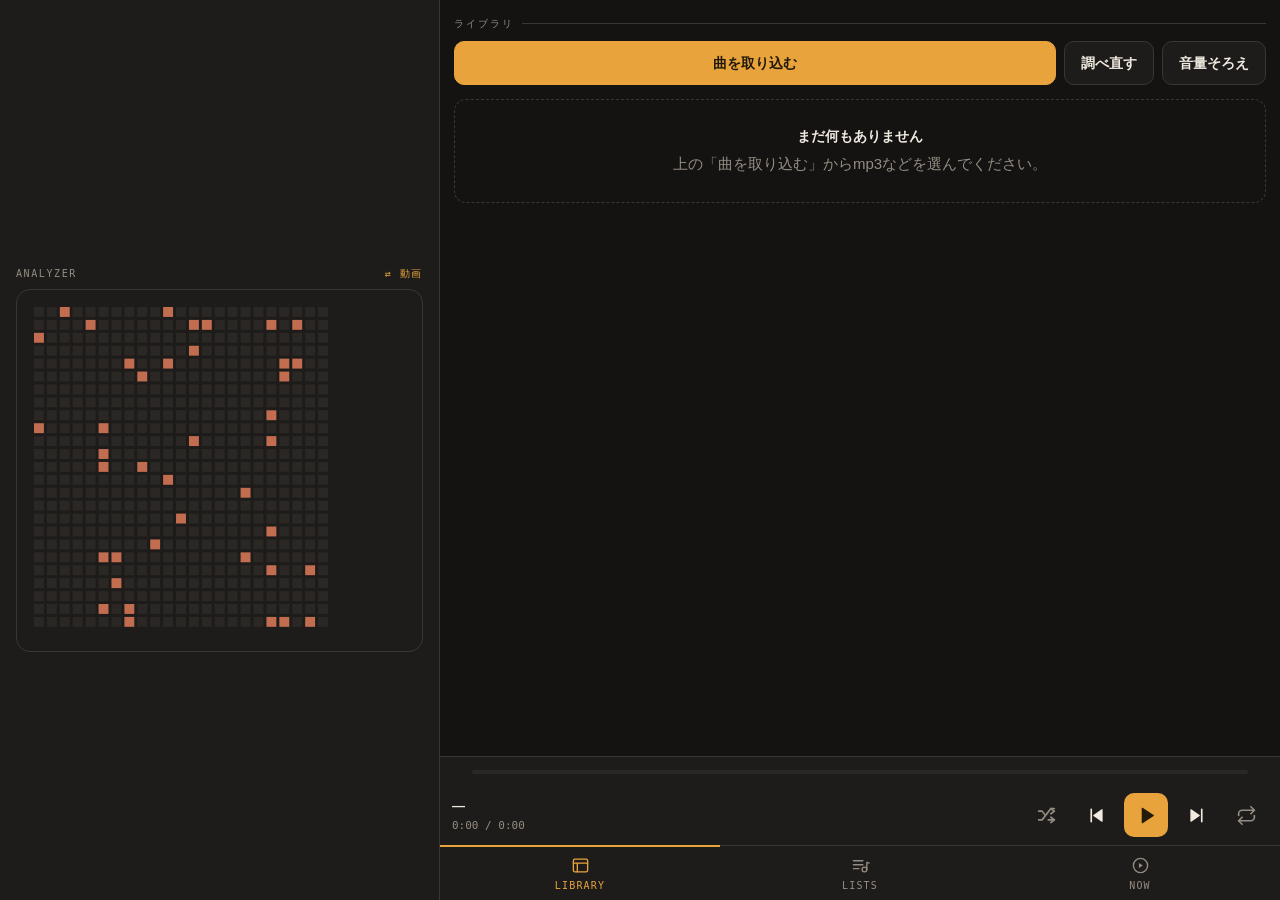
==== VDEK-main/index.html @ 8616dce0 "feat(vdeck): アナライザーのリマちゃんディスコ/ステージ演出を削除しリマインダー表示モードを追加" ====
<!DOCTYPE html>
<html lang="ja">
<head>
<meta charset="utf-8">
<meta name="viewport" content="width=device-width, initial-scale=1, viewport-fit=cover, maximum-scale=1">
<meta name="apple-mobile-web-app-capable" content="yes">
<meta name="apple-mobile-web-app-status-bar-style" content="black-translucent">
<meta name="theme-color" content="#141312">
<title>VDECK</title>
<style>
:root{
  --ink:#141312;
  --ink2:#1e1c1a;
  --ink3:#2a2724;
  --line:#3a3633;
  --fg:#efe9e0;
  --dim:#948c82;
  --amber:#e8a33d;
  --amber-d:#8a5f1d;
  --cut:#d9584a;
  --claude-orange:#da7756;
  --mono:ui-monospace,"SF Mono",Menlo,monospace;
  --sys:-apple-system,BlinkMacSystemFont,"Hiragino Sans","Noto Sans JP",sans-serif;
  --top:env(safe-area-inset-top);
  --bot:env(safe-area-inset-bottom);
}
*{box-sizing:border-box;-webkit-tap-highlight-color:transparent}
html,body{margin:0;height:100%;overscroll-behavior:none}
body{
  background:var(--ink);color:var(--fg);font-family:var(--sys);
  font-size:15px;line-height:1.5;
  display:flex;flex-direction:column;
  -webkit-text-size-adjust:100%;
}
#sideAnalyzer{display:none}
#mainCol{display:flex;flex-direction:column;flex:1;min-height:0;width:100%}
.analyzerWrap{display:none}
.analyzerWrap.on{display:block}
.videoStage{display:none}
.videoStage.on{display:block}

/* ---- 横画面：左に偽アナライザーを固定、右にいつも通りの画面を並べる ---- */
@media (orientation:landscape){
  body{flex-direction:row}
  #sideAnalyzer{
    display:flex;flex-direction:column;justify-content:center;
    width:42%;max-width:440px;flex:none;padding:16px;
    background:var(--ink2);border-right:1px solid var(--line);
  }
  #mainCol{flex:1;min-width:0}
  #pane-now .anToggle,#pane-now .analyzerWrap,#pane-now .videoStage{display:none!important}
}
button,input,select{font:inherit;color:inherit}
button{background:none;border:0;padding:0;cursor:pointer}

header{
  display:none;
}
header h1{
  margin:0;font-family:var(--mono);font-size:15px;letter-spacing:.22em;
  font-weight:600;color:var(--amber);cursor:pointer;
  padding:2px 4px;margin:-2px -4px;border-radius:6px;
}
header h1:active{background:var(--ink3)}
header .sub{font-family:var(--mono);font-size:10px;color:var(--dim);letter-spacing:.1em}
header .quota{margin-left:auto;font-family:var(--mono);font-size:10px;color:var(--dim)}

main{flex:1;overflow-y:auto;-webkit-overflow-scrolling:touch;padding-bottom:8px}
.pane{display:none;padding:14px 14px 24px}
.pane.on{display:block}

.eyebrow{
  font-family:var(--mono);font-size:10px;letter-spacing:.2em;color:var(--dim);
  text-transform:uppercase;margin:2px 0 10px;display:flex;align-items:center;gap:8px;
}
.eyebrow::after{content:"";flex:1;height:1px;background:var(--line)}

.btn{
  min-height:44px;padding:0 16px;border:1px solid var(--line);border-radius:10px;
  background:var(--ink2);display:inline-flex;align-items:center;justify-content:center;
  gap:8px;font-size:14px;font-weight:600;
}
.btn:active{background:var(--ink3)}
.btn.pri{background:var(--amber);color:#231a08;border-color:var(--amber)}
.btn.pri:active{background:#c9871f}
.btn.cut{border-color:var(--cut);color:var(--cut)}
.btn.wide{width:100%}
.btn.sm{min-height:36px;padding:0 12px;font-size:13px;font-weight:500}
.row{display:flex;gap:8px;flex-wrap:wrap}

.card{
  display:flex;gap:12px;align-items:center;padding:10px;
  background:var(--ink2);border:1px solid var(--line);border-radius:12px;margin-bottom:8px;
}
.card:active{background:var(--ink3)}
.thumb{
  width:82px;height:48px;flex:none;border-radius:7px;background:var(--ink3);
  object-fit:cover;display:block;
}
.thumb.ph{display:flex;align-items:center;justify-content:center;font-family:var(--mono);font-size:9px;color:var(--dim)}
.meta{flex:1;min-width:0}
.ttl{font-size:14px;font-weight:600;white-space:nowrap;overflow:hidden;text-overflow:ellipsis}
.sub2{font-family:var(--mono);font-size:11px;color:var(--dim);margin-top:2px}
.card .more{width:38px;height:38px;flex:none;display:flex;align-items:center;justify-content:center;color:var(--dim);font-size:20px}

.empty{
  border:1px dashed var(--line);border-radius:12px;padding:26px 18px;text-align:center;color:var(--dim);
}
.empty b{display:block;color:var(--fg);font-size:14px;margin-bottom:6px}

.anToggle{
  font-family:var(--mono);font-size:10px;letter-spacing:.16em;color:var(--dim);
  margin:18px 0 8px;text-transform:uppercase;
  display:flex;align-items:center;justify-content:space-between;gap:8px;cursor:pointer;
}
.anToggle .sw{color:var(--amber)}
.analyzerWrap{
  padding:14px;border-radius:14px;
  background:var(--ink2);border:1px solid var(--line);
  overflow:hidden;
}
#analyzer{display:block;width:100%;cursor:pointer}
.videoStage{
  width:100%;border-radius:14px;overflow:hidden;background:#000;
}
.videoStage video{width:100%;display:block;cursor:pointer}

#transport{
  border-top:1px solid var(--line);background:var(--ink2);
  padding:8px 12px calc(var(--bot) + 8px);
}
#tBar{height:14px;padding:5px 20px;margin-bottom:4px;box-sizing:content-box;
  background:none;cursor:pointer}
#tBarIn{height:4px;background:var(--ink3);border-radius:2px;overflow:hidden}
#tFill{height:100%;background:var(--amber);width:0}
.tRow{display:flex;align-items:center;gap:6px}
.tRow .np{flex:1;min-width:0}
.tRow .np .ttl{font-size:13px}
.ctl{width:44px;height:44px;display:flex;align-items:center;justify-content:center;
  border-radius:10px;color:var(--dim)}
.ctl svg{width:21px;height:21px;fill:none;stroke:currentColor;stroke-width:1.9;
  stroke-linecap:round;stroke-linejoin:round}
.ctl:active{background:var(--ink3)}
.ctl.on{color:var(--amber)}
.ctl.big{background:var(--amber);color:#231a08}
.ctl.big svg{width:23px;height:23px}
.ctl#bPrev,.ctl#bNext{color:var(--fg)}

nav{
  display:flex;border-top:1px solid var(--line);background:var(--ink2);
  padding-bottom:var(--bot);
}
nav button{
  flex:1;padding:9px 0 7px;font-family:var(--mono);font-size:10px;letter-spacing:.12em;
  color:var(--dim);display:flex;flex-direction:column;align-items:center;gap:3px;
  border-top:2px solid transparent;margin-top:-1px;min-height:52px;
}
nav button svg{width:19px;height:19px;fill:none;stroke:currentColor;stroke-width:1.7;
  stroke-linecap:round;stroke-linejoin:round}
nav button.on{color:var(--amber);border-top-color:var(--amber)}

#veil{position:fixed;inset:0;background:rgba(0,0,0,.6);display:none;z-index:40}
#veil.on{display:block}
#sheet{
  position:fixed;left:0;right:0;bottom:0;z-index:41;background:var(--ink2);
  border-top:1px solid var(--line);border-radius:18px 18px 0 0;
  padding:14px 14px calc(var(--bot) + 14px);transform:translateY(110%);
  transition:transform .22s ease;max-height:88vh;overflow-y:auto;
}
#sheet.on{transform:translateY(0)}
#sheet h3{margin:2px 0 12px;font-size:15px}
#sheet .opt{
  display:block;width:100%;text-align:left;padding:13px 12px;border-radius:10px;
  background:var(--ink3);margin-bottom:7px;font-size:14px;
}
#sheet .opt.danger{color:var(--cut)}
#sheet .opt{white-space:pre-line;line-height:1.45}
input[type=text]{
  width:100%;min-height:44px;padding:0 12px;border-radius:10px;
  background:var(--ink3);border:1px solid var(--line);
}
#toast{
  position:fixed;left:50%;bottom:calc(var(--bot) + 92px);transform:translate(-50%,14px);
  background:var(--fg);color:var(--ink);padding:9px 16px;border-radius:20px;
  font-size:13px;font-weight:600;opacity:0;pointer-events:none;transition:.2s;z-index:60;
}
#toast.on{opacity:1;transform:translate(-50%,0)}
.hint{font-size:12px;color:var(--dim);line-height:1.6}
.volRow{display:flex;align-items:center;gap:10px;margin:16px 2px 4px;font-family:var(--mono);font-size:11px;color:var(--dim)}
.volRow input[type=range]{
  flex:1;height:4px;-webkit-appearance:none;appearance:none;
  background:var(--ink3);border-radius:2px;outline:none;
}
.volRow input[type=range]::-webkit-slider-thumb{
  -webkit-appearance:none;width:18px;height:18px;border-radius:50%;
  background:var(--amber);cursor:pointer;border:0;
}
.volRow input[type=range]::-moz-range-thumb{
  width:18px;height:18px;border-radius:50%;background:var(--amber);cursor:pointer;border:0;
}
.volRow .volVal{width:38px;text-align:right;color:var(--fg);flex:none}
.volRow .volLabel{flex:none}
</style>
</head>
<body>

<input type="file" id="pickBgVideo" accept="video/*" hidden>
<input type="file" id="pickRimaFace" accept="image/*" hidden>

<div id="sideAnalyzer">
  <div class="anToggle" id="anCapSide">analyzer<span class="sw" id="anSwitch2">⇄ 動画</span></div>
  <div class="analyzerWrap on" id="dotsBoxSide"><canvas id="analyzer2"></canvas></div>
  <div class="videoStage" id="videoBoxSide"><video id="bgVid2" muted loop playsinline></video></div>
</div>
<div id="mainCol">

<header>
  <h1 id="brand">VDECK</h1>
  <span class="sub">v1</span>
  <span class="quota" id="quota"></span>
</header>

<main>
  <section class="pane on" id="pane-lib">
    <div class="eyebrow">ライブラリ</div>
    <div class="row" style="margin-bottom:14px">
      <label class="btn pri" style="flex:1">
        曲を取り込む
        <input type="file" id="pick" accept="audio/*,.mp3,.m4a,.wav,.aac,.flac" multiple hidden>
      </label>
      <button class="btn" id="fixAll">調べ直す</button>
      <button class="btn" id="normAll">音量そろえ</button>
    </div>
    <div id="libList"></div>
  </section>

  <section class="pane" id="pane-pl">
    <div class="eyebrow">再生リスト</div>
    <button class="btn wide" id="newPl" style="margin-bottom:14px">＋ 新しいリストを作る</button>
    <div id="plList"></div>
  </section>

  <section class="pane" id="pane-now">
    <audio id="vid" preload="metadata"></audio>
    <div>
      <div class="anToggle" id="anCapNow">analyzer<span class="sw" id="anSwitch">⇄ 動画</span></div>
      <div class="analyzerWrap on" id="dotsBoxNow">
        <canvas id="analyzer"></canvas>
      </div>
      <div class="videoStage" id="videoBoxNow">
        <video id="bgVid" muted loop playsinline></video>
      </div>

      <div class="volRow">
        <span class="volLabel">音量</span>
        <input type="range" id="volSlider" min="0" max="100" value="100">
        <span class="volVal" id="volVal">100%</span>
      </div>
    </div>
  </section>
</main>

<div id="transport">
  <div id="tBar"><div id="tBarIn"><div id="tFill"></div></div></div>
  <div class="tRow">
    <div class="np"><div class="ttl" id="miniTitle">—</div>
      <div class="sub2" id="miniTime">0:00 / 0:00</div></div>
    <button class="ctl" id="bShuffle" aria-label="ランダム"><svg viewBox="0 0 24 24"><path d="M17 4l4 3-4 3"/><path d="M17 14l4 3-4 3"/><path d="M3 7h4l3 4"/><path d="M3 17h4l10-13h4"/><path d="M14 17h7"/></svg></button>
    <button class="ctl" id="bPrev" aria-label="前へ"><svg viewBox="0 0 24 24"><path d="M6 5v14" stroke-linecap="round"/><path d="M19 5.5v13a.7.7 0 0 1-1.1.6L8.5 12.6a.7.7 0 0 1 0-1.2l9.4-6.5a.7.7 0 0 1 1.1.6z" fill="currentColor" stroke="none"/></svg></button>
    <button class="ctl big" id="bPlay" aria-label="再生"><svg viewBox="0 0 24 24" id="icPlay"><path d="M7 4.5v15a.6.6 0 0 0 .93.5l11.5-7.5a.6.6 0 0 0 0-1L7.93 4a.6.6 0 0 0-.93.5z" fill="currentColor" stroke="none"/></svg></button>
    <button class="ctl" id="bNext" aria-label="次へ"><svg viewBox="0 0 24 24"><path d="M18 5v14" stroke-linecap="round"/><path d="M5 5.5v13a.7.7 0 0 0 1.1.6l9.4-6.5a.7.7 0 0 0 0-1.2L6.1 4.9A.7.7 0 0 0 5 5.5z" fill="currentColor" stroke="none"/></svg></button>
    <button class="ctl" id="bRepeat" aria-label="繰り返し"><svg viewBox="0 0 24 24" id="icRepeat"><path d="M17 2l4 4-4 4"/><path d="M3 12V10a4 4 0 0 1 4-4h14"/><path d="M7 22l-4-4 4-4"/><path d="M21 12v2a4 4 0 0 1-4 4H3"/></svg></button>
  </div>
</div>

<nav>
  <button class="on" data-p="lib"><svg viewBox="0 0 24 24"><rect x="3" y="4" width="18" height="16" rx="2"/><path d="M3 9h18M8 9v11"/></svg>LIBRARY</button>
  <button data-p="pl"><svg viewBox="0 0 24 24"><path d="M3 6h12M3 11h12M3 16h7"/><circle cx="17" cy="17" r="3"/><path d="M20 17V8l3 1"/></svg>LISTS</button>
  <button data-p="now"><svg viewBox="0 0 24 24"><circle cx="12" cy="12" r="9"/><path d="M10 8.8v6.4l5-3.2z" fill="currentColor" stroke="none"/></svg>NOW</button>
</nav>

</div>

<div id="veil"></div>
<div id="sheet"></div>
<div id="toast"></div>

<script>
"use strict";
const DBN="vdeck",DBV=4;let db;
function openDB(){return new Promise((res,rej)=>{const r=indexedDB.open(DBN,DBV);
 r.onupgradeneeded=e=>{const d=e.target.result;
  ["videos","clips","playlists","chunks","bgvideo","rimaface"].forEach(s=>{if(!d.objectStoreNames.contains(s))d.createObjectStore(s,{keyPath:"id"})});};
 r.onsuccess=e=>{db=e.target.result;res()};r.onerror=()=>rej(r.error);});}
function tx(s,m){return db.transaction(s,m).objectStore(s);}
function put(s,v){return new Promise((res,rej)=>{const r=tx(s,"readwrite").put(v);r.onsuccess=()=>res(v);r.onerror=()=>rej(r.error);});}
function del(s,id){return new Promise((res,rej)=>{const r=tx(s,"readwrite").delete(id);r.onsuccess=res;r.onerror=()=>rej(r.error);});}
function all(s){return new Promise((res,rej)=>{const r=tx(s,"readonly").getAll();r.onsuccess=()=>res(r.result||[]);r.onerror=()=>rej(r.error);});}
function one(s,id){return new Promise((res,rej)=>{const r=tx(s,"readonly").get(id);r.onsuccess=()=>res(r.result);r.onerror=()=>rej(r.error);});}
const uid=()=>Date.now().toString(36)+Math.random().toString(36).slice(2,7);

let VIDEOS=[],PLAYLISTS=[];
let queue=[],qi=-1,shuffle=false,repeat="off",curURL=null,curVid=null;

const $=s=>document.querySelector(s),$$=s=>[...document.querySelectorAll(s)];
const vid=$("#vid");

function fmt(t){if(!isFinite(t)||t<0)t=0;const m=Math.floor(t/60),s=Math.floor(t%60);return m+":"+String(s).padStart(2,"0");}
function fmt1(t){if(!isFinite(t)||t<0)t=0;const m=Math.floor(t/60),s=(t%60).toFixed(1).padStart(4,"0");return m+":"+s;}
function mb(b){return b>=1073741824?(b/1073741824).toFixed(1)+"GB":Math.round(b/1048576)+"MB";}
let tT;function toast(m){const e=$("#toast");e.textContent=m;e.classList.add("on");clearTimeout(tT);tT=setTimeout(()=>e.classList.remove("on"),1800);}

function sheet(title,opts){
  const s=$("#sheet");s.innerHTML="<h3>"+title+"</h3>";
  opts.forEach(o=>{
    if(o.isLabelFor){
      const l=document.createElement("label");l.className="opt";
      l.setAttribute("for",o.isLabelFor);l.textContent=o.label;
      l.onclick=()=>setTimeout(closeSheet,50);
      s.appendChild(l);return;
    }
    const b=document.createElement("button");b.className="opt"+(o.danger?" danger":"");
    b.textContent=o.label;b.onclick=()=>{closeSheet();setTimeout(o.fn,180)};s.appendChild(b);
  });
  const c=document.createElement("button");c.className="opt";c.textContent="キャンセル";c.onclick=closeSheet;s.appendChild(c);
  $("#veil").classList.add("on");requestAnimationFrame(()=>s.classList.add("on"));
}
function sheetInput(title,ph,val,fn){
  const s=$("#sheet");s.innerHTML="<h3>"+title+"</h3>";
  const i=document.createElement("input");i.type="text";i.placeholder=ph;i.value=val||"";s.appendChild(i);
  const r=document.createElement("div");r.className="row";r.style.marginTop="10px";
  const ok=document.createElement("button");ok.className="btn pri";ok.style.flex="1";ok.textContent="決定";
  ok.onclick=()=>{const v=i.value.trim();if(!v)return;closeSheet();setTimeout(()=>fn(v),180)};
  const ng=document.createElement("button");ng.className="btn";ng.textContent="やめる";ng.onclick=closeSheet;
  r.append(ok,ng);s.appendChild(r);
  $("#veil").classList.add("on");requestAnimationFrame(()=>s.classList.add("on"));
  setTimeout(()=>i.focus(),260);
}
function closeSheet(){$("#sheet").classList.remove("on");$("#veil").classList.remove("on");}
$("#veil").onclick=closeSheet;

async function relink(){
  const byId=new Set(VIDEOS.map(v=>v.id));
  let fixP=0,lostP=0;
  for(const p of PLAYLISTS){
    let changed=false;
    p.items=p.items.filter(it=>{
      const alive=byId.has(it.refId);
      if(!alive){lostP++;changed=true;return false;}
      return true;
    });
    if(changed){await put("playlists",p);fixP++;}
  }
  await reload();
  sheet("修復しました",[
    "手直しした再生リスト\n"+fixP+" 件",
    "リストから外した項目\n"+lostP+" 件",
  ].map(t=>({label:t,fn:()=>{}})));
}
function carDiag(){
  const ms=("mediaSession" in navigator);
  let handlers="不明";
  if(ms){
    try{navigator.mediaSession.setActionHandler("nexttrack",()=>next());handlers="受け付けています"}
    catch(_){handlers="受け付けられません"}
  }
  const meta=ms&&navigator.mediaSession.metadata;
  sheet("車での再生 診断",[
    "曲情報の窓口\n"+(ms?"使えます":"使えません（このブラウザは未対応）"),
    "ステアリング操作の受け口\n"+handlers,
    "ナビに送っている曲名\n"+(meta?meta.title:"未設定"),
    "ナビに送っている元曲名\n"+(meta&&meta.artist?meta.artist:"未設定"),
    "ジャケット画像\n"+(meta&&meta.artwork&&meta.artwork.length?"送っています":"なし（サムネ未設定）"),
    "再生状態\n"+((ms&&navigator.mediaSession.playbackState)||"未設定"),
    "音量\n"+Math.round(vid.volume*100)+"%"+(vid.muted?"（消音中）":""),
  ].map(t=>({label:t,fn:()=>{}})));
}

$("#brand").onclick=()=>{
  sheet("VDECK v1",[
    {label:"再読み込み",fn:()=>location.reload()},
    {label:"迷子のリストを修復する",fn:()=>relink()},
    {label:"車での再生を診断する",fn:()=>carDiag()},
    {label:"背景動画を選ぶ／変える",isLabelFor:"pickBgVideo"},
    {label:"リマちゃんの顔画像を選ぶ／変える",isLabelFor:"pickRimaFace"},
    {label:"強制更新（キャッシュを捨てて最新を取得）",fn:async()=>{
      try{
        if(window.caches){const ks=await caches.keys();await Promise.all(ks.map(k=>caches.delete(k)));}
        if(navigator.serviceWorker){
          const rs=await navigator.serviceWorker.getRegistrations();
          await Promise.all(rs.map(r=>r.unregister()));
        }
      }catch(_){}
      const u=location.origin+location.pathname+"?v="+Date.now();
      location.replace(u);
    }},
    {label:"保存状況を見る",fn:async()=>{
      let usage=0,quota=0;
      try{const e=await navigator.storage.estimate();usage=e.usage||0;quota=e.quota||0}catch(_){}
      let chunks=0;try{chunks=(await all("chunks")).length}catch(_){}
      sheet("保存状況",[
        "使用中\n"+mb(usage),
        "使える上限（目安）\n"+(quota?mb(quota):"不明"),
        "曲 / リスト\n"+VIDEOS.length+" / "+PLAYLISTS.length+" 件",
        "保存されている かけら\n"+chunks+" 個",
      ].map(t=>({label:t,fn:()=>{}})));
    }},
  ]);
};
function go(p){
  const btn=$$("nav button").find(b=>b.dataset.p===p);
  $$("nav button").forEach(x=>x.classList.toggle("on",x===btn));
  $$(".pane").forEach(s=>s.classList.remove("on"));
  const pane=$("#pane-"+p);
  if(pane){pane.classList.add("on");
    const m=$("main");
    if(m){
      m.scrollTop=0;
      m.style.overflowY=(p==="now")?"hidden":"auto";
    }}
}
$$("nav button").forEach(b=>b.addEventListener("click",()=>go(b.dataset.p)));

$("#pick").onchange=async e=>{
  const files=[...e.target.files];e.target.value="";
  if(!files.length)return;
  if(navigator.storage&&navigator.storage.persist)navigator.storage.persist().catch(()=>{});
  const ng=[];const added=[];
  for(const f of files){
    toast("保存中… "+f.name.slice(0,18));
    const id=await store(f);
    if(id)added.push(id);else ng.push([f.name,lastErr||"保存に失敗",f]);
  }
  await reload();
  if(!added.length){report(ng,0);return;}
  toast(added.length+"本 保存しました。長さを調べます…");
  for(const id of added){
    const rec=await one("videos",id);
    if(rec){try{await repair(rec,true)}catch(_){}}
  }
  await reload();
  if(ng.length)report(ng,added.length);else toast(added.length+"本 取り込みました");
};
$("#pickBgVideo").onchange=async e=>{
  const f=e.target.files[0];e.target.value="";
  if(!f)return;
  toast("背景動画を保存中…");
  const ok=await storeBgVideo(f);
  if(ok){await loadBgVideo();toast("背景動画を更新しました。アナライザーの「⇄ 動画」で切り替えられます");}
};
const CHUNK=8*1048576;
let lastErr="";
async function store(f){
  const id=uid(),type=f.type||"audio/mpeg";
  const n=Math.max(1,Math.ceil(f.size/CHUNK));
  lastErr="";
  try{
    for(let i=0;i<n;i++){
      const buf=await f.slice(i*CHUNK,Math.min(f.size,(i+1)*CHUNK)).arrayBuffer();
      await put("chunks",{id:id+":"+i,data:buf});
      if(n>4&&i%3===0)toast(f.name.slice(0,16)+" 保存中 "+Math.round((i+1)/n*100)+"%");
    }
    await put("videos",{id,name:f.name.replace(/\.[^.]+$/,""),
      type,size:f.size,chunks:n,dur:0,thumb:null,addedAt:Date.now()});
    return id;
  }catch(err){
    for(let i=0;i<n;i++){try{await del("chunks",id+":"+i)}catch(_){}}
    const nm=(err&&err.name)||String(err);
    lastErr=nm==="QuotaExceededError"?"保存領域がいっぱいです":"保存に失敗 "+nm;
    toast(lastErr);
    return null;
  }
}
let blobCache={id:null,blob:null};
const BLOB_BATCH=16;
async function blobOf(rec){
  if(!rec)return null;
  if(blobCache.id===rec.id&&blobCache.blob)return blobCache.blob;
  let b=null;
  if(rec.chunks){
    let acc=null,batch=[];
    for(let i=0;i<rec.chunks;i++){
      const c=await one("chunks",rec.id+":"+i);
      if(!c)return null;
      batch.push(c.data);
      if(batch.length>=BLOB_BATCH||i===rec.chunks-1){
        acc=acc?new Blob([acc,...batch],{type:rec.type||"audio/mpeg"})
             :new Blob(batch,{type:rec.type||"audio/mpeg"});
        batch=[];
      }
    }
    b=acc;
  }
  else if(rec.data)b=new Blob([rec.data],{type:rec.type||"audio/mpeg"});
  else b=rec.blob||null;
  blobCache={id:rec.id,blob:b};
  return b;
}
async function dropVideo(v){
  if(blobCache.id===v.id)blobCache={id:null,blob:null};
  await del("videos",v.id);
  if(v.chunks)for(let i=0;i<v.chunks;i++){try{await del("chunks",v.id+":"+i)}catch(_){}}
}
function report(ng,ok){
  sheet("取り込めなかったファイル "+ng.length+"件",
    ng.map(([n,r])=>({label:n+"\n→ "+r,fn:()=>{}})).concat([
      {label:"判定を無視して強制的に取り込む",fn:async()=>{
        let c=0;
        for(const [,,f] of ng){if(!f)continue;
          toast("強制取り込み中… "+f.name);
          if(await store(f))c++;}
        await reload();toast(c+"本 強制的に入れました");}},
      {label:"（"+ok+"本は取り込めました）",fn:()=>{}}]));
}

function seekTo(v,t){return new Promise(r=>{
  let f=false;const h=()=>{if(f)return;f=true;v.removeEventListener("seeked",h);clearTimeout(to);r()};
  const to=setTimeout(h,5000);
  v.addEventListener("seeked",h);
  try{v.currentTime=t}catch(_){h()}
});}

function trueDuration(v){return new Promise(r=>{
  let f=false;
  const fin=()=>{if(f)return;f=true;
    v.removeEventListener("seeked",sk);v.removeEventListener("durationchange",dc);clearTimeout(to);
    const d=isFinite(v.duration)&&v.duration>0?v.duration:0;
    r(d);};
  const sk=()=>fin(),dc=()=>{};
  const to=setTimeout(fin,25000);
  v.addEventListener("seeked",sk);v.addEventListener("durationchange",dc);
  try{v.currentTime=1e101}catch(_){fin()}
});}

function probe(src){
  return new Promise(res=>{
    const u=URL.createObjectURL(src),v=document.createElement("audio");
    v.muted=true;v.defaultMuted=true;v.preload="auto";
    v.style.cssText="position:fixed;left:-9999px;top:0;width:1px;height:1px;opacity:0;pointer-events:none";
    document.body.appendChild(v);
    let f=false;
    const fin=r=>{if(f)return;f=true;clearTimeout(to);
      try{v.pause()}catch(_){}
      URL.revokeObjectURL(u);v.removeAttribute("src");
      try{v.load()}catch(_){}
      v.remove();res(r);};
    const to=setTimeout(()=>fin({dur:0,err:"timeout"}),45000);
    v.onerror=()=>fin({dur:0,err:(v.error&&v.error.code===4)?"codec":"read"});
    v.onloadedmetadata=async()=>{
      try{
        try{await v.play()}catch(_){}
        let dur=await trueDuration(v);
        try{v.pause()}catch(_){}
        fin({dur});
      }catch(_){fin({dur:0,err:"read"})}
    };
    v.src=u;
  });
}

async function diagnose(rec){
  toast("調べてます…");
  let found=0,bytes=0;
  if(rec.chunks){
    for(let i=0;i<rec.chunks;i++){
      const c=await one("chunks",rec.id+":"+i);
      if(c&&c.data){found++;bytes+=c.data.byteLength;}
    }
  }else if(rec.data){found=1;bytes=rec.data.byteLength;}
  const b=await blobOf(rec);
  const hdr=b?await mp4Duration(b):0;
  const okAll=bytes===rec.size;
  sheet("診断： "+rec.name,[
    "元ファイルのサイズ\n"+rec.size.toLocaleString()+" B（"+mb(rec.size)+"）",
    "実際に入ってるデータ\n"+bytes.toLocaleString()+" B（"+mb(bytes)+"）",
    "かけらの数\n"+found+" / "+(rec.chunks||1),
    "組み直した結果\n"+(b?b.size.toLocaleString()+" B":"組み直し失敗"),
    "設計図に書いてある長さ\n"+(hdr?fmt(hdr):"読み取れず"),
    "いま表示してる長さ\n"+fmt(rec.dur||0),
    okAll?"データは欠けてません":"データが不足しています： "+mb(rec.size-bytes)+" 足りません"
  ].map(t=>({label:t,fn:()=>{}})));
}
async function repair(rec,quiet){
  const b=await blobOf(rec);
  if(!b||!b.size){if(!quiet)toast("データがありません");return;}
  if(!quiet)toast("調べ直してます… "+rec.name);
  const p=await probe(b);
  if(p.dur)rec.dur=p.dur;
  await put("videos",rec);
  if(!quiet){await reload();toast(p.dur?"長さ "+fmt(p.dur)+" に修正":"読み取れませんでした")}
}
$("#fixAll").onclick=async()=>{
  if(!VIDEOS.length)return;
  for(const v of VIDEOS.slice()){
    const b=await blobOf(v);
    if(!b||!b.size)continue;
    toast("調べ直し中… "+v.name);
    const p=await probe(b);
    if(p.dur)v.dur=p.dur;
    await put("videos",v);
  }
  await reload();toast("全部やり直しました");
};

/* ===== 音量そろえ =====
   曲によって音量差があるのを直す機能。以前どこかのセッションで
   AudioContext＋GainNodeを常時つないで補正する版を作ったことがあるが、
   その方式だと<audio>の出力をAudioContext経由に付け替えることになり、
   今回このセッションで散々苦労して撤去した「バックグラウンド再生が
   止まる」「タップで音がおかしくなる」不具合を再発させかねない。
   なのでここでは<audio>要素が標準で持ってるvolumeプロパティ
   （0〜1、下げることしかできない）だけで済ます方式にしてある。
   測定だけは一時的なAudioContextで行うが、再生経路には一切繋がない
   （測定用のcontextは使い捨てで、mainのvidには触れない） */
const TARGET_RMS=0.1;
let measureCtx=null;
function ensureMeasureCtx(){
  if(!measureCtx){
    const AC=window.AudioContext||window.webkitAudioContext;
    if(AC)measureCtx=new AC();
  }
  return measureCtx;
}
async function measureLoudness(rec){
  const ctx=ensureMeasureCtx();
  if(!ctx)return null;
  const b=await blobOf(rec);
  if(!b||b.size>300*1048576)return null;
  let buf;
  try{buf=await ctx.decodeAudioData(await b.arrayBuffer());}
  catch(_){return null;}
  const ch=buf.getChannelData(0);
  const step=Math.max(1,Math.floor(ch.length/200000));
  let sum=0,n=0;
  for(let i=0;i<ch.length;i+=step){sum+=ch[i]*ch[i];n++;}
  return Math.sqrt(sum/Math.max(1,n));
}
function volFromRms(rms){
  if(!rms||rms<=0)return 1;
  return Math.max(0.15,Math.min(1,TARGET_RMS/rms));
}
async function normalizeOne(v){
  toast("音量を測定中… "+v.name);
  const rms=await measureLoudness(v);
  if(!rms){toast("測定できませんでした");return;}
  v.vol=volFromRms(rms);
  await put("videos",v);await reload();
  toast(v.name+" の音量 ×"+v.vol.toFixed(2));
}
$("#normAll").onclick=async()=>{
  if(!VIDEOS.length)return;
  for(const v of VIDEOS.slice()){
    toast("音量を測定中… "+v.name);
    const rms=await measureLoudness(v);
    if(rms){v.vol=volFromRms(rms);await put("videos",v);}
  }
  await reload();toast("音量をそろえました");
};

function cardEl(o){
  const d=document.createElement("div");d.className="card";
  const noImg='<div class="thumb ph"><svg viewBox="0 0 24 24" width="20" height="20" fill="none" stroke="currentColor" stroke-width="1.6" stroke-linecap="round" stroke-linejoin="round"><path d="M9 18V5l12-2v13"/><circle cx="6" cy="18" r="3"/><circle cx="18" cy="16" r="3"/></svg></div>';
  d.innerHTML=(o.thumb?'<img class="thumb" src="'+o.thumb+'">':noImg)+
    '<div class="meta"><div class="ttl"></div><div class="sub2"></div></div><button class="more">...</button>';
  d.querySelector(".ttl").textContent=o.title;
  d.querySelector(".sub2").textContent=o.sub;
  d.onclick=e=>{if(e.target.closest(".more"))return;o.tap();};
  d.querySelector(".more").onclick=e=>{e.stopPropagation();o.menu()};
  return d;
}
function renderLib(){
  const w=$("#libList");w.innerHTML="";
  if(!VIDEOS.length){w.innerHTML='<div class="empty"><b>まだ何もありません</b>上の「曲を取り込む」からmp3などを選んでください。</div>';return;}
  VIDEOS.slice().sort((a,b)=>b.addedAt-a.addedAt).forEach(v=>{
    w.appendChild(cardEl({thumb:v.thumb,title:v.name,sub:fmt(v.dur)+" · "+mb(v.size)+(v.data||v.chunks?"":" · 要 再取込")+(v.vol!=null&&v.vol!==1?" · 音量×"+v.vol.toFixed(2):""),
      tap:()=>playLibraryFrom(v.id),
      menu:()=>sheet(v.name,[
        {label:"再生する",fn:()=>playLibraryFrom(v.id)},
        {label:"再生リストに追加",fn:()=>addToPlaylist({kind:"video",refId:v.id})},
        {label:"音量をそろえる（測定）",fn:()=>normalizeOne(v)},
        {label:"長さとサムネを調べ直す",fn:()=>repair(v)},
        {label:"診断する（データが揃ってるか）",fn:()=>diagnose(v)},
        {label:"名前を変える",fn:()=>sheetInput("名前を変える","タイトル",v.name,async n=>{v.name=n;await put("videos",v);await reload();})},
        {label:"削除する",danger:true,fn:async()=>{
          await dropVideo(v);
          await reload();toast("削除しました");}}
      ])}));
  });
}

function renderPl(){
  const w=$("#plList");w.innerHTML="";
  if(!PLAYLISTS.length){w.innerHTML='<div class="empty"><b>リストがありません</b>お気に入りの順番を作って、まとめて流せます。</div>';return;}
  PLAYLISTS.forEach(p=>{
    const resolved=p.items.map(resolve);
    const ok=resolved.filter(Boolean);
    const lost=p.items.length-ok.length;
    const first=ok[0];
    const th=first?(first.thumb||(VIDEOS.find(v=>v.id===first.videoId)||{}).thumb):null;
    w.appendChild(cardEl({thumb:th,title:p.name,
      sub:ok.length+"曲"+(lost?" · "+lost+"曲が行方不明":""),
      tap:()=>startPlaylist(p),
      menu:()=>sheet(p.name,[
        {label:"最初から再生",fn:()=>startPlaylist(p,false)},
        {label:"ランダムで再生",fn:()=>startPlaylist(p,true)},
        {label:"中身を編集",fn:()=>editPl(p)},
        {label:"名前を変える",fn:()=>sheetInput("名前を変える","リスト名",p.name,async n=>{p.name=n;await put("playlists",p);await reload();})},
      ].concat(lost?[{label:"行方不明の "+lost+" 曲を取り除く",fn:async()=>{
        p.items=p.items.filter(it=>resolve(it));await put("playlists",p);
        await reload();toast("整理しました");}}]:[]).concat([
        {label:"削除する",danger:true,fn:async()=>{await del("playlists",p.id);await reload();toast("削除しました")}}
      ]))}));
  });
}
function resolve(it){
  const v=VIDEOS.find(v=>v.id===it.refId);
  return v?{kind:"video",videoId:v.id,title:v.name,start:0,end:null,thumb:v.thumb}:null;
}
function editPl(p){
  const s=$("#sheet");s.innerHTML="<h3>"+p.name+" の中身</h3>";
  p.items.forEach((it,i)=>{
    const r=resolve(it);const d=document.createElement("div");d.className="row";d.style.marginBottom="6px";
    d.innerHTML='<div class="opt" style="flex:1;margin:0">'+(r?r.title:"(見つかりません)")+'</div>';
    const up=document.createElement("button");up.className="btn sm";up.textContent="上へ";
    up.onclick=async()=>{if(i>0){[p.items[i-1],p.items[i]]=[p.items[i],p.items[i-1]];await put("playlists",p);await reload();editPl(p);}};
    const dn=document.createElement("button");dn.className="btn sm";dn.textContent="下へ";
    dn.onclick=async()=>{if(i<p.items.length-1){[p.items[i+1],p.items[i]]=[p.items[i],p.items[i+1]];await put("playlists",p);await reload();editPl(p);}};
    const rm=document.createElement("button");rm.className="btn sm cut";rm.textContent="削除";
    rm.onclick=async()=>{p.items.splice(i,1);await put("playlists",p);await reload();editPl(p);};
    d.append(up,dn,rm);s.appendChild(d);
  });
  if(!p.items.length)s.insertAdjacentHTML("beforeend",'<p class="hint">まだ空っぽです。ライブラリやクリップの「...」から追加してください。</p>');
  const c=document.createElement("button");c.className="opt";c.style.marginTop="10px";c.textContent="閉じる";c.onclick=closeSheet;s.appendChild(c);
  $("#veil").classList.add("on");requestAnimationFrame(()=>s.classList.add("on"));
}
$("#newPl").onclick=()=>sheetInput("新しい再生リスト","リスト名","",async n=>{
  await put("playlists",{id:uid(),name:n,items:[],createdAt:Date.now()});await reload();toast("作りました");});

function addToPlaylist(item){
  if(!PLAYLISTS.length){sheetInput("先にリストを作ります","リスト名","",async n=>{
    await put("playlists",{id:uid(),name:n,items:[item],createdAt:Date.now()});await reload();toast("追加しました");});return;}
  sheet("どのリストに追加？",PLAYLISTS.map(p=>({label:p.name+"（"+p.items.length+"）",fn:async()=>{
    p.items.push(item);await put("playlists",p);await reload();toast(p.name+" に追加");}})).concat([
    {label:"＋ 新しいリストを作って追加",fn:()=>sheetInput("新しい再生リスト","リスト名","",async n=>{
      await put("playlists",{id:uid(),name:n,items:[item],createdAt:Date.now()});await reload();toast("追加しました");})}]));
}
function startPlaylist(p,sh){
  const q=p.items.map(resolve).filter(Boolean);
  if(!q.length){
    return toast(p.items.length
      ? "中の曲が見つかりません（元曲が消えています）"
      : "このリストは空です");
  }
  if(sh!==undefined){shuffle=sh;syncBtns();}
  playQueue(q,shuffle?Math.floor(Math.random()*q.length):0);
  toast(q.length+"曲を再生します");
}

document.addEventListener("visibilitychange",()=>{
  if(!document.hidden){
    mediaSetup();mediaState();mediaPos();
    const it=queue[qi];if(it)mediaInfo(it);
  }
});

function mediaSetup(){
  if(!("mediaSession" in navigator))return;
  const ms=navigator.mediaSession;
  const set=(k,fn)=>{try{ms.setActionHandler(k,fn)}catch(_){}};
  set("play",()=>vid.play().catch(()=>{}));
  set("pause",()=>vid.pause());
  set("stop",()=>vid.pause());
  set("nexttrack",()=>next());
  set("previoustrack",()=>prev());
  set("seekforward",e=>{const it=queue[qi];if(!it)return;
    const en=it.end||vid.duration||0;
    vid.currentTime=Math.min(en-0.1,vid.currentTime+((e&&e.seekOffset)||15));});
  set("seekbackward",e=>{const it=queue[qi];if(!it)return;
    vid.currentTime=Math.max(it.start||0,vid.currentTime-((e&&e.seekOffset)||15));});
  set("seekto",e=>{const it=queue[qi];if(!it||!e||e.seekTime==null)return;
    vid.currentTime=(it.start||0)+e.seekTime;});
}

function mediaInfo(it){
  if(!("mediaSession" in navigator)||!it)return;
  const v=VIDEOS.find(v=>v.id===it.videoId);
  const art=it.thumb||(v&&v.thumb);
  const meta={title:it.title||"VDECK",artist:v?v.name:"VDECK",album:"VDECK"};
  if(art)meta.artwork=[{src:art,sizes:"320x180",type:"image/jpeg"}];
  try{navigator.mediaSession.metadata=new MediaMetadata(meta)}catch(_){}
}
function mediaState(){
  if(!("mediaSession" in navigator))return;
  try{navigator.mediaSession.playbackState=vid.paused?"paused":"playing"}catch(_){}
}
function mediaPos(){
  if(!("mediaSession" in navigator)||!navigator.mediaSession.setPositionState)return;
  const it=queue[qi];if(!it)return;
  const s=it.start||0,en=it.end||vid.duration||0;
  const dur=Math.max(0,en-s);
  if(!isFinite(dur)||dur<=0)return;
  try{navigator.mediaSession.setPositionState({
    duration:dur,playbackRate:vid.playbackRate||1,
    position:Math.max(0,Math.min(dur,vid.currentTime-s))});}catch(_){}
}
function playQueue(q,i){queue=q;qi=i;preload={qi:null,videoId:null,url:null};shuffleBag=[];go("now");load(true);}
function playLibraryFrom(videoId){
  const q=VIDEOS.slice().sort((a,b)=>b.addedAt-a.addedAt)
    .map(v=>({kind:"video",videoId:v.id,title:v.name,start:0,end:null}));
  const i=q.findIndex(it=>it.videoId===videoId);
  playQueue(q,i>=0?i:0);
}
let skipGuard=0;
/* スマホがスリープ中（画面ロック中）だと、曲が終わってから次の曲データを
   IndexedDBから読みに行く「その場読み込み」だと間に合わないことがある。
   音が止まった瞬間にブラウザがこのページのJS実行を後回しにし始めるらしく、
   読み込みが終わる前にタイムアウトしたように固まってしまう。
   対策として、今の曲を再生し始めたタイミングで次の曲のデータを
   あらかじめ用意しておき、曲が終わった瞬間はURLを差し替えるだけで
   済むようにする（音が鳴ってる間に重い読み込みを終わらせておく） */
let preload={qi:null,videoId:null,url:null};
/* ===== ランダム再生の偏り対策 =====
   以前はMath.random()で毎回完全ランダムに選んでいた（直前の曲だけ除外）。
   これだと数学的には均等でも、体感では同じ曲が短時間に何度も当たったり
   逆に全然出てこない曲が出たりする（「トランプの山を毎回シャッフルし直す」
   方式の宿命）。なので「山（bag）を1回作って端から引いていき、山が空に
   なったらまた作り直す」方式に変更。これで全曲を1周してから次の1周に
   入るようになり、体感の偏りが減る */
let shuffleBag=[];
function refillShuffleBag(avoidIdx){
  const arr=queue.map((_,i)=>i);
  for(let i=arr.length-1;i>0;i--){
    const j=Math.floor(Math.random()*(i+1));
    [arr[i],arr[j]]=[arr[j],arr[i]];
  }
  if(arr.length>1&&arr[0]===avoidIdx){
    const swapAt=1+Math.floor(Math.random()*(arr.length-1));
    [arr[0],arr[swapAt]]=[arr[swapAt],arr[0]];
  }
  shuffleBag=arr;
}
function pickNextQi(){
  if(repeat==="one")return qi;
  if(!queue.length)return null;
  if(shuffle){
    if(queue.length<=1)return 0;
    if(!shuffleBag.length)refillShuffleBag(qi);
    return shuffleBag.shift();
  }
  if(qi<queue.length-1)return qi+1;
  if(repeat==="all")return 0;
  return null;
}
async function preloadNextTrack(){
  const nqi=preload.qi!=null?preload.qi:pickNextQi();
  if(nqi==null||nqi===qi)return;
  const it=queue[nqi];if(!it)return;
  if(preload.qi===nqi&&preload.videoId===it.videoId&&preload.url)return; // 用意済み
  try{
    const v=await one("videos",it.videoId);
    if(!v)return;
    const b=await blobOf(v);
    if(!b||!b.size)return;
    if(preload.url)URL.revokeObjectURL(preload.url);
    preload={qi:nqi,videoId:it.videoId,url:URL.createObjectURL(b)};
  }catch(_){}
}
async function load(auto){
  const it=queue[qi];if(!it)return;
  if(curVid!==it.videoId){
    let url,v;
    if(preload.qi===qi&&preload.videoId===it.videoId&&preload.url){
      // 事前に用意しておいたものを使う。IndexedDBの読み込みを待たずに
      // ほぼ即座に切り替えられる
      url=preload.url;
      v=await one("videos",it.videoId);
      preload={qi:null,videoId:null,url:null};
      if(!v){
        if(++skipGuard>=queue.length){skipGuard=0;
          return toast("このリストの曲が見つかりません");}
        return next();
      }
    }else{
      v=await one("videos",it.videoId);
      if(!v){
        if(++skipGuard>=queue.length){skipGuard=0;
          return toast("このリストの曲が見つかりません");}
        return next();
      }
      const b=await blobOf(v);
      if(!b||!b.size){
        if(++skipGuard>=queue.length){skipGuard=0;
          return toast("曲データが壊れています。取り込み直してください");}
        return next();
      }
      url=URL.createObjectURL(b);
    }
    skipGuard=0;
    if(curURL)URL.revokeObjectURL(curURL);
    curURL=url;curVid=it.videoId;vid.src=curURL;vid.load();
    vid.volume=(v.vol!=null?v.vol:1);
    syncVolUI();
  }
  $("#miniTitle").textContent=it.title;
  mediaInfo(it);
  const seek=()=>{
    vid.onloadedmetadata=null;
    try{vid.currentTime=it.start||0}catch(_){}
    if(auto)vid.play().catch(()=>toast("再生ボタンを押してください"));
  };
  if(vid.readyState>=1)seek();else vid.onloadedmetadata=seek;
  preloadNextTrack(); // 次の次に備えて、今の曲の「次」を先読みしておく
}
function next(){
  if(repeat==="one")return load(true);
  if(!queue.length)return;
  const nqi=preload.qi!=null?preload.qi:pickNextQi();
  if(nqi==null){vid.pause();return;}
  qi=nqi;
  load(true);
}
function prev(){
  const it=queue[qi];
  if(it&&vid.currentTime-(it.start||0)>3)return vid.currentTime=it.start||0;
  if(qi>0){qi--;load(true);}else if(it){vid.currentTime=it.start||0;}
}
$("#bPlay").onclick=()=>{if(!queue.length)return toast("曲を選んでください");vid.paused?vid.play().catch(()=>{}):vid.pause();};
$("#bNext").onclick=next;$("#bPrev").onclick=prev;
$("#bShuffle").onclick=()=>{shuffle=!shuffle;preload={qi:null,videoId:null,url:null};shuffleBag=[];syncBtns();toast(shuffle?"ランダム ON":"ランダム OFF")};
function setRepeat(mode){
  repeat=mode;preload={qi:null,videoId:null,url:null};syncBtns();
  toast(repeat==="off"?"繰り返し OFF":repeat==="all"?"リスト全体をリピート":"今の曲だけリピート");
}
$("#bRepeat").onclick=()=>{
  sheet("繰り返し",[
    {label:(repeat==="off"?"● ":"○ ")+"繰り返しなし",fn:()=>setRepeat("off")},
    {label:(repeat==="all"?"● ":"○ ")+"リスト全体をリピート",fn:()=>setRepeat("all")},
    {label:(repeat==="one"?"● ":"○ ")+"今の曲だけリピート",fn:()=>setRepeat("one")},
  ]);
};
const IC_PLAY='<path d="M7 4.5v15a.6.6 0 0 0 .93.5l11.5-7.5a.6.6 0 0 0 0-1L7.93 4a.6.6 0 0 0-.93.5z" fill="currentColor" stroke="none"/>';
const IC_PAUSE='<path d="M8 4.5h3v15H8zM13 4.5h3v15h-3z" fill="currentColor" stroke="none"/>';
const IC_REPEAT='<path d="M17 2l4 4-4 4"/><path d="M3 12V10a4 4 0 0 1 4-4h14"/><path d="M7 22l-4-4 4-4"/><path d="M21 12v2a4 4 0 0 1-4 4H3"/>';
const IC_REPEAT1=IC_REPEAT+'<text x="12" y="15" font-size="8.5" font-weight="700" text-anchor="middle" fill="currentColor" stroke="none" font-family="ui-monospace,monospace">1</text>';
function syncBtns(){
  $("#bShuffle").classList.toggle("on",shuffle);
  const r=$("#bRepeat");r.classList.toggle("on",repeat!=="off");
  $("#icRepeat").innerHTML=repeat==="one"?IC_REPEAT1:IC_REPEAT;
  $("#icPlay").innerHTML=vid.paused?IC_PLAY:IC_PAUSE;
  $("#bPlay").setAttribute("aria-label",vid.paused?"再生":"一時停止");
}

/* ===== 再生中の音量スライダー =====
   音量そろえ（自動測定）だけだと合わない曲があるので、再生しながら
   その場で微調整できるようにする。vid.volumeを直接いじるだけなので
   （AudioContext等は経由しない）バックグラウンド再生への影響は無い。
   ドラッグ後、少し待ってからその曲のvolとして保存し直す（曲ごとに記憶） */
const volSlider=$("#volSlider"),volVal=$("#volVal");
let volSaveTimer=null;
function syncVolUI(){
  const v=Math.round((vid.volume||0)*100);
  volSlider.value=v;
  volVal.textContent=v+"%";
}
volSlider.oninput=()=>{
  const v=Math.max(0,Math.min(100,parseInt(volSlider.value,10)||0))/100;
  vid.volume=v;
  volVal.textContent=Math.round(v*100)+"%";
  clearTimeout(volSaveTimer);
  volSaveTimer=setTimeout(saveCurrentVol,500);
};
async function saveCurrentVol(){
  if(!curVid)return;
  const rec=await one("videos",curVid);
  if(!rec)return;
  rec.vol=vid.volume;
  await put("videos",rec);
  await reload();
  toast("この曲の音量を "+Math.round(vid.volume*100)+"% で覚えました");
}

vid.onplay=vid.onpause=()=>{
  syncBtns();mediaState();mediaPos();
  if(anMode==="video"){
    if(vid.paused){$("#bgVid").pause();$("#bgVid2").pause();}
    else{$("#bgVid").play().catch(()=>{});$("#bgVid2").play().catch(()=>{});}
  }
};
vid.onended=next;
vid.onerror=()=>{const c=vid.error&&vid.error.code;
  toast(c===4?"iPhoneが再生できない形式です":c===3?"デコード失敗（形式が特殊です）":
        c===2?"データを読み出せません":"再生エラー "+c);};
vid.ontimeupdate=()=>{
  const it=queue[qi];if(!it)return;
  const s=it.start||0,e=it.end||vid.duration||0;
  if(it.end&&vid.currentTime>=it.end-0.03){next();return;}
  const p=e>s?((vid.currentTime-s)/(e-s))*100:0;
  $("#tFill").style.width=Math.max(0,Math.min(100,p))+"%";
  $("#miniTime").textContent=fmt(vid.currentTime-s)+" / "+fmt(e-s);
  if((mpTick=(mpTick+1)%8)===0)mediaPos();
};
$("#tBar").onclick=e=>{
  const it=queue[qi];if(!it)return;const r=$("#tBarIn").getBoundingClientRect();
  const s=it.start||0,en=it.end||vid.duration||0;
  const p=Math.max(0,Math.min(1,(e.clientX-r.left)/r.width));
  vid.currentTime=s+(en-s)*p;
};

const AN_ORDER=["sparks","video","reminder"];
let anMode="sparks";
let bgVideoURL=null;
function hasBgVideo(){return !!$("#bgVid").src;}
function nextAnMode(cur){
  let idx=AN_ORDER.indexOf(cur);
  for(let i=0;i<AN_ORDER.length;i++){
    idx=(idx+1)%AN_ORDER.length;
    if(AN_ORDER[idx]==="video"&&!hasBgVideo())continue;
    return AN_ORDER[idx];
  }
  return cur;
}
function applyAnMode(){
  const isVideo=anMode==="video";
  $("#dotsBoxNow").classList.toggle("on",!isVideo);
  $("#dotsBoxSide").classList.toggle("on",!isVideo);
  $("#videoBoxNow").classList.toggle("on",isVideo);
  $("#videoBoxSide").classList.toggle("on",isVideo);
  const nextLabel={sparks:"動画",video:"リマインダー",reminder:"ドット"}[anMode];
  const label="⇄ "+nextLabel;
  $("#anSwitch").textContent=label;
  $("#anSwitch2").textContent=label;
  if(isVideo){
    if(!vid.paused){$("#bgVid").play().catch(()=>{});$("#bgVid2").play().catch(()=>{});}
  }else{
    $("#bgVid").pause();$("#bgVid2").pause();
  }
  if(anMode==="reminder")loadReminders();
}
function cycleAnMode(){
  anMode=nextAnMode(anMode);
  applyAnMode();
}
$$("#anCapNow, #anCapSide").forEach(el=>{
  el.onclick=()=>cycleAnMode();
});

async function storeBgVideo(f){
  const old=await one("bgvideo","main");
  if(old&&old.chunks)for(let i=0;i<old.chunks;i++){try{await del("chunks","main:"+i)}catch(_){}}
  const type=f.type||"video/mp4";
  const n=Math.max(1,Math.ceil(f.size/CHUNK));
  try{
    for(let i=0;i<n;i++){
      const buf=await f.slice(i*CHUNK,Math.min(f.size,(i+1)*CHUNK)).arrayBuffer();
      await put("chunks",{id:"main:"+i,data:buf});
      if(n>4&&i%3===0)toast("背景動画 保存中 "+Math.round((i+1)/n*100)+"%");
    }
    await put("bgvideo",{id:"main",name:f.name,type,size:f.size,chunks:n,addedAt:Date.now()});
    return true;
  }catch(err){
    for(let i=0;i<n;i++){try{await del("chunks","main:"+i)}catch(_){}}
    toast("背景動画の保存に失敗しました");
    return false;
  }
}
async function loadBgVideo(){
  try{
    const rec=await one("bgvideo","main");
    if(!rec)return;
    const b=await blobOf(rec);
    if(!b)return;
    if(bgVideoURL)URL.revokeObjectURL(bgVideoURL);
    bgVideoURL=URL.createObjectURL(b);
    $("#bgVid").src=bgVideoURL;
    $("#bgVid2").src=bgVideoURL;
  }catch(_){}
}
$("#bgVid").addEventListener("click",togglePlay);
$("#bgVid2").addEventListener("click",togglePlay);

const RIMA_FACE_DATA="[data-uri]";
// 画像取り込みが反映されない不具合の暫定対応：貼ってもらった顔画像を
// 初期状態のデフォルト顔として埋め込んでおく（IndexedDBにカスタム画像が
// あればloadRimaFace()側でそちらに上書きされる）
let rimaFaceImg=null,rimaFaceURL=null;
const defaultFaceImg=new Image();
defaultFaceImg.src=RIMA_FACE_DATA;
rimaFaceImg=defaultFaceImg;
async function storeRimaFace(f){
  try{
    await put("rimaface",{id:"main",blob:f,type:f.type||"image/png",addedAt:Date.now()});
    return true;
  }catch(err){
    toast("画像の保存に失敗しました");
    return false;
  }
}
async function loadRimaFace(){
  try{
    const rec=await one("rimaface","main");
    if(!rec||!rec.blob)return;
    if(rimaFaceURL)URL.revokeObjectURL(rimaFaceURL);
    rimaFaceURL=URL.createObjectURL(rec.blob);
    const img=new Image();
    await new Promise((res,rej)=>{img.onload=res;img.onerror=rej;img.src=rimaFaceURL;});
    rimaFaceImg=img;
  }catch(_){}
}
$("#pickRimaFace").onchange=async e=>{
  const f=e.target.files[0];e.target.value="";
  if(!f)return;
  toast("画像を保存中…");
  const ok=await storeRimaFace(f);
  if(ok){await loadRimaFace();toast("リマちゃんの顔を更新しました");}
};

let mpTick=0;
const AN_COLS=23,AN_ROWS=25;
const AN_TOTAL=AN_COLS*AN_ROWS;
let anT=0;

const SPARK_DUR=3;
const SPARK_COUNT=40;
const GROUP_GAP=1;
const sparkGroups=[0,1,2].map(i=>({nextFire:i*GROUP_GAP,sparks:[]}));

function pickRandomIdx(n,total){
  const arr=Array.from({length:total},(_,i)=>i);
  for(let i=0;i<n;i++){
    const j=i+Math.floor(Math.random()*(total-i));
    [arr[i],arr[j]]=[arr[j],arr[i]];
  }
  return arr.slice(0,n);
}
function updateSparks(now){
  for(const g of sparkGroups){
    if(now>=g.nextFire){
      for(const idx of pickRandomIdx(SPARK_COUNT,AN_TOTAL))g.sparks.push({idx,start:g.nextFire});
      g.nextFire+=SPARK_DUR;
    }
    g.sparks=g.sparks.filter(s=>now-s.start<SPARK_DUR);
  }
}
function drawFakeAnalyzer(cv,brightness){
  if(!cv)return;
  const rect=cv.getBoundingClientRect();
  const dpr=Math.min(2,window.devicePixelRatio||1);
  const wCss=Math.max(1,Math.round(rect.width));
  if(wCss<=1)return;

  const gap=3;
  const cell=(wCss-gap*(AN_COLS+1))/AN_COLS;
  const hCss=Math.round(cell*AN_ROWS+gap*(AN_ROWS+1));

  if(cv.width!==Math.round(wCss*dpr)||cv.height!==Math.round(hCss*dpr)){
    cv.style.width=wCss+"px";cv.style.height=hCss+"px";
    cv.width=Math.round(wCss*dpr);cv.height=Math.round(hCss*dpr);
  }
  const g=cv.getContext("2d");
  g.setTransform(dpr,0,0,dpr,0,0);
  g.clearRect(0,0,wCss,hCss);

  const totalW=AN_COLS*cell+(AN_COLS+1)*gap;
  const offX=(wCss-totalW)/2;

  const cs=getComputedStyle(document.body);
  const claudeHex=cs.getPropertyValue("--claude-orange").trim()||"#da7756";
  const offHex=cs.getPropertyValue("--ink3").trim()||"#2a2724";
  const claudeRgb=hexToRgb(claudeHex),offRgb=hexToRgb(offHex);

  if(anMode==="reminder"){
    drawReminderScene(g,wCss,hCss);
  }else{
    for(let row=0;row<AN_ROWS;row++){
      for(let col=0;col<AN_COLS;col++){
        const idx=row*AN_COLS+col;
        const v=brightness[idx]||0;
        const x=offX+gap+col*(cell+gap), y=gap+row*(cell+gap);
        const rgb=lerpRgb(offRgb,claudeRgb,v);
        g.fillStyle="rgb("+rgb[0]+","+rgb[1]+","+rgb[2]+")";
        g.fillRect(x,y,cell,cell);
      }
    }
  }
}
// ===== REMINDER MODE（おじさんリマインダーアプリと同一originのlocalStorageを直読み） =====
const REM_KEY="ojisan_reminders_v1";
const REM_FONT_SYS='-apple-system,BlinkMacSystemFont,"Hiragino Sans","Noto Sans JP",sans-serif';
const REM_FONT_MONO='ui-monospace,"SF Mono",Menlo,monospace';
let _remList=[],_remReadAt=0;
function remDaysUntil(s){
  if(!s)return null;
  const d=new Date(s);if(isNaN(d))return null;d.setHours(0,0,0,0);
  const t=new Date();t.setHours(0,0,0,0);
  return Math.round((d-t)/86400000);
}
function loadReminders(){
  let list=[];
  try{list=JSON.parse(localStorage.getItem(REM_KEY)||"[]");}catch(_){}
  list=(Array.isArray(list)?list:[]).filter(r=>r&&r.title&&!r.completed);
  list.forEach(r=>{r._days=remDaysUntil(r.deadline);});
  list.sort((a,b)=>{
    const av=a._days==null?Infinity:a._days, bv=b._days==null?Infinity:b._days;
    return av-bv;
  });
  _remList=list;_remReadAt=Date.now();
}
loadReminders();
setInterval(loadReminders,30000);

function drawReminderScene(g,wCss,hCss){
  const cs=getComputedStyle(document.body);
  const ink=cs.getPropertyValue("--ink").trim()||"#141312";
  const fg=cs.getPropertyValue("--fg").trim()||"#efe9e0";
  const dim=cs.getPropertyValue("--dim").trim()||"#948c82";
  const amber=cs.getPropertyValue("--amber").trim()||"#e8a33d";
  const cut=cs.getPropertyValue("--cut").trim()||"#d9584a";
  const line=cs.getPropertyValue("--line").trim()||"#3a3633";

  g.fillStyle=ink;g.fillRect(0,0,wCss,hCss);

  const unit=Math.max(2,wCss/60);
  const padX=unit*4;
  let y=unit*7;

  g.textBaseline="alphabetic";
  g.font="700 "+Math.round(unit*3.2)+"px "+REM_FONT_MONO;
  g.fillStyle=amber;
  g.fillText("📌 リマインダー",padX,y);
  y+=unit*2;
  g.strokeStyle=line;g.lineWidth=Math.max(1,unit*0.25);
  g.beginPath();g.moveTo(padX,y);g.lineTo(wCss-padX,y);g.stroke();
  y+=unit*4.5;

  if(_remList.length===0){
    g.font=Math.round(unit*2.8)+"px "+REM_FONT_SYS;
    g.fillStyle=dim;
    g.fillText("リマインドはありません",padX,y+unit*2);
    return;
  }

  const rowH=unit*6.2;
  const maxRows=Math.max(1,Math.floor((hCss-y-unit*3)/rowH));
  const items=_remList.slice(0,maxRows);

  items.forEach(r=>{
    const d=r._days,adv=r.advance_days||3;
    let color=fg,label="―";
    if(d==null){color=dim;label="―";}
    else if(d<0){color=cut;label=Math.abs(d)+"日超過";}
    else if(d===0){color=cut;label="本日";}
    else if(d<=Math.min(adv,2)){color=cut;label=d+"日後";}
    else if(d<=7){color=amber;label=d+"日後";}
    else{color=fg;label=d+"日後";}

    g.font="600 "+Math.round(unit*2.9)+"px "+REM_FONT_SYS;
    g.fillStyle=fg;
    const maxTitleW=wCss-padX*2-unit*13;
    let title=r.title;
    while(g.measureText(title).width>maxTitleW&&title.length>1){title=title.slice(0,-1);}
    if(title!==r.title)title+="…";
    g.fillText(title,padX,y+rowH*0.62);

    g.font="700 "+Math.round(unit*2.6)+"px "+REM_FONT_MONO;
    g.fillStyle=color;
    const lw=g.measureText(label).width;
    g.fillText(label,wCss-padX-lw,y+rowH*0.62);

    y+=rowH;
  });

  if(_remList.length>items.length){
    g.font=Math.round(unit*2.2)+"px "+REM_FONT_MONO;
    g.fillStyle=dim;
    g.fillText("+"+(_remList.length-items.length)+"件",padX,y+unit*1.5);
  }
}
function hexToRgb(hex){
  hex=hex.replace("#","");
  if(hex.length===3)hex=hex.split("").map(c=>c+c).join("");
  const n=parseInt(hex,16);
  return [(n>>16)&255,(n>>8)&255,n&255];
}
function lerpRgb(a,b,t){
  return [
    Math.round(a[0]+(b[0]-a[0])*t),
    Math.round(a[1]+(b[1]-a[1])*t),
    Math.round(a[2]+(b[2]-a[2])*t),
  ];
}
(function analyzerLoop(){
  const dt=(vid.paused?0.25:1)*0.016;
  anT+=dt;
  updateSparks(anT);

  const brightness=new Float32Array(AN_TOTAL);
  for(const g of sparkGroups){
    for(const s of g.sparks){
      const elapsed=anT-s.start;
      if(elapsed<0||elapsed>SPARK_DUR)continue;
      const v=Math.pow(1-elapsed/SPARK_DUR,1.4);
      if(v>brightness[s.idx])brightness[s.idx]=v;
    }
  }
  drawFakeAnalyzer($("#analyzer"),brightness);
  drawFakeAnalyzer($("#analyzer2"),brightness);
  requestAnimationFrame(analyzerLoop);
})();

function togglePlay(){
  if(!queue.length)return toast("曲を選んでください");
  vid.paused?vid.play().catch(()=>{}):vid.pause();
}
function bindTapAndSwipe(el){
  let sx=0,sy=0,tracking=false;
  el.addEventListener("pointerdown",e=>{sx=e.clientX;sy=e.clientY;tracking=true;});
  el.addEventListener("pointerup",e=>{
    if(!tracking)return;tracking=false;
    const dx=e.clientX-sx,dy=e.clientY-sy;
    if(Math.abs(dx)>40&&Math.abs(dx)>Math.abs(dy)*1.5)cycleAnMode();
    else if(Math.abs(dx)<10&&Math.abs(dy)<10)togglePlay();
  });
  el.addEventListener("pointercancel",()=>{tracking=false;});
}
bindTapAndSwipe($("#analyzer"));
bindTapAndSwipe($("#analyzer2"));

async function reload(){
  [VIDEOS,PLAYLISTS]=await Promise.all([all("videos"),all("playlists")]);
  renderLib();renderPl();
  if(navigator.storage&&navigator.storage.estimate){
    const e=await navigator.storage.estimate();
    $("#quota").textContent=mb(e.usage||0)+" 使用中";
  }
}
openDB().then(reload).then(syncBtns).then(mediaSetup).then(loadBgVideo).then(loadRimaFace).catch(e=>{
  document.body.innerHTML='<p style="padding:40px;color:#e8a33d;font-family:sans-serif">保存領域が使えませんでした。Safariのプライベートブラウズを解除してから開き直してください。<br><br>'+e+'</p>';
});
</script>
</body>
</html>
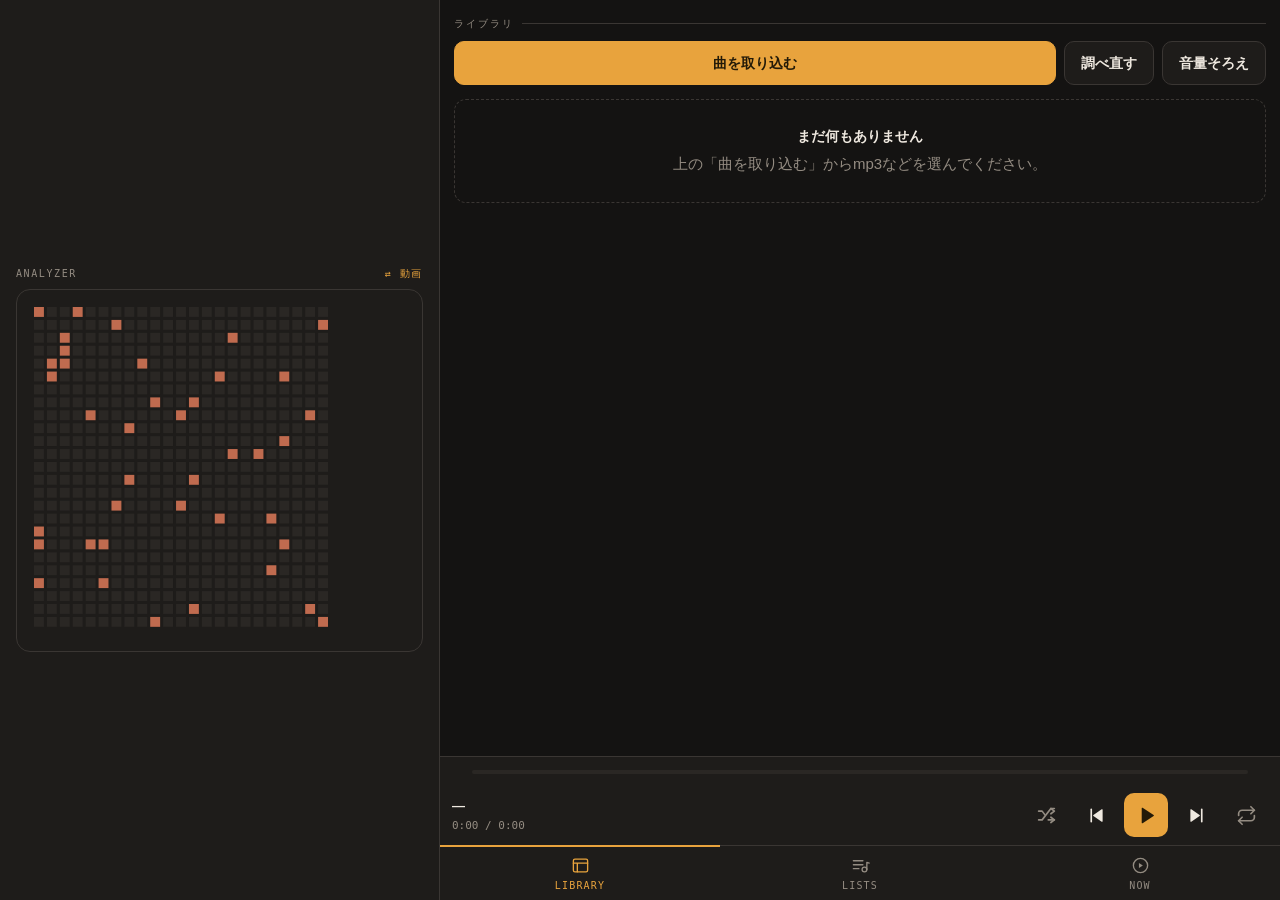
==== commit b3a8e6b7: "chore(vdeck): 使われなくなったリマちゃん顔画像選択機能を削除" ====
--- a/VDEK-main/index.html
+++ b/VDEK-main/index.html
@@ -205,7 +205,6 @@
 <body>
 
 <input type="file" id="pickBgVideo" accept="video/*" hidden>
-<input type="file" id="pickRimaFace" accept="image/*" hidden>
 
 <div id="sideAnalyzer">
   <div class="anToggle" id="anCapSide">analyzer<span class="sw" id="anSwitch2">⇄ 動画</span></div>
@@ -382,7 +381,6 @@
     {label:"迷子のリストを修復する",fn:()=>relink()},
     {label:"車での再生を診断する",fn:()=>carDiag()},
     {label:"背景動画を選ぶ／変える",isLabelFor:"pickBgVideo"},
-    {label:"リマちゃんの顔画像を選ぶ／変える",isLabelFor:"pickRimaFace"},
     {label:"強制更新（キャッシュを捨てて最新を取得）",fn:async()=>{
       try{
         if(window.caches){const ks=await caches.keys();await Promise.all(ks.map(k=>caches.delete(k)));}
@@ -1078,42 +1076,6 @@
 $("#bgVid").addEventListener("click",togglePlay);
 $("#bgVid2").addEventListener("click",togglePlay);
 
-const RIMA_FACE_DATA="[data-uri]";
-// 画像取り込みが反映されない不具合の暫定対応：貼ってもらった顔画像を
-// 初期状態のデフォルト顔として埋め込んでおく（IndexedDBにカスタム画像が
-// あればloadRimaFace()側でそちらに上書きされる）
-let rimaFaceImg=null,rimaFaceURL=null;
-const defaultFaceImg=new Image();
-defaultFaceImg.src=RIMA_FACE_DATA;
-rimaFaceImg=defaultFaceImg;
-async function storeRimaFace(f){
-  try{
-    await put("rimaface",{id:"main",blob:f,type:f.type||"image/png",addedAt:Date.now()});
-    return true;
-  }catch(err){
-    toast("画像の保存に失敗しました");
-    return false;
-  }
-}
-async function loadRimaFace(){
-  try{
-    const rec=await one("rimaface","main");
-    if(!rec||!rec.blob)return;
-    if(rimaFaceURL)URL.revokeObjectURL(rimaFaceURL);
-    rimaFaceURL=URL.createObjectURL(rec.blob);
-    const img=new Image();
-    await new Promise((res,rej)=>{img.onload=res;img.onerror=rej;img.src=rimaFaceURL;});
-    rimaFaceImg=img;
-  }catch(_){}
-}
-$("#pickRimaFace").onchange=async e=>{
-  const f=e.target.files[0];e.target.value="";
-  if(!f)return;
-  toast("画像を保存中…");
-  const ok=await storeRimaFace(f);
-  if(ok){await loadRimaFace();toast("リマちゃんの顔を更新しました");}
-};
-
 let mpTick=0;
 const AN_COLS=23,AN_ROWS=25;
 const AN_TOTAL=AN_COLS*AN_ROWS;
@@ -1333,7 +1295,7 @@
     $("#quota").textContent=mb(e.usage||0)+" 使用中";
   }
 }
-openDB().then(reload).then(syncBtns).then(mediaSetup).then(loadBgVideo).then(loadRimaFace).catch(e=>{
+openDB().then(reload).then(syncBtns).then(mediaSetup).then(loadBgVideo).catch(e=>{
   document.body.innerHTML='<p style="padding:40px;color:#e8a33d;font-family:sans-serif">保存領域が使えませんでした。Safariのプライベートブラウズを解除してから開き直してください。<br><br>'+e+'</p>';
 });
 </script>
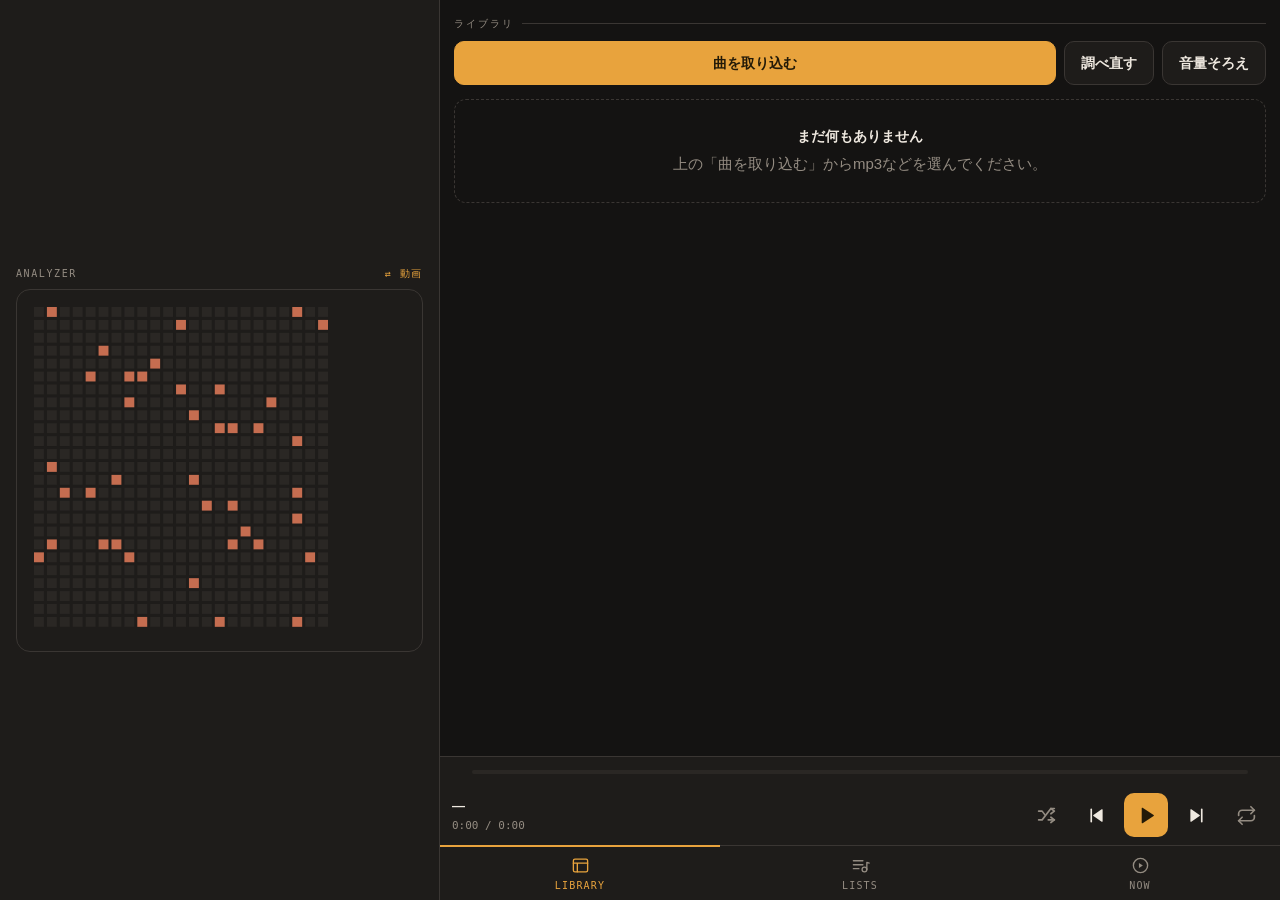
==== commit 825ecfca: "fix(vdeck): リマインダー見出しの絵文字を削除" ====
--- a/VDEK-main/index.html
+++ b/VDEK-main/index.html
@@ -1188,7 +1188,7 @@
   g.textBaseline="alphabetic";
   g.font="700 "+Math.round(unit*3.2)+"px "+REM_FONT_MONO;
   g.fillStyle=amber;
-  g.fillText("📌 リマインダー",padX,y);
+  g.fillText("リマインダー",padX,y);
   y+=unit*2;
   g.strokeStyle=line;g.lineWidth=Math.max(1,unit*0.25);
   g.beginPath();g.moveTo(padX,y);g.lineTo(wCss-padX,y);g.stroke();
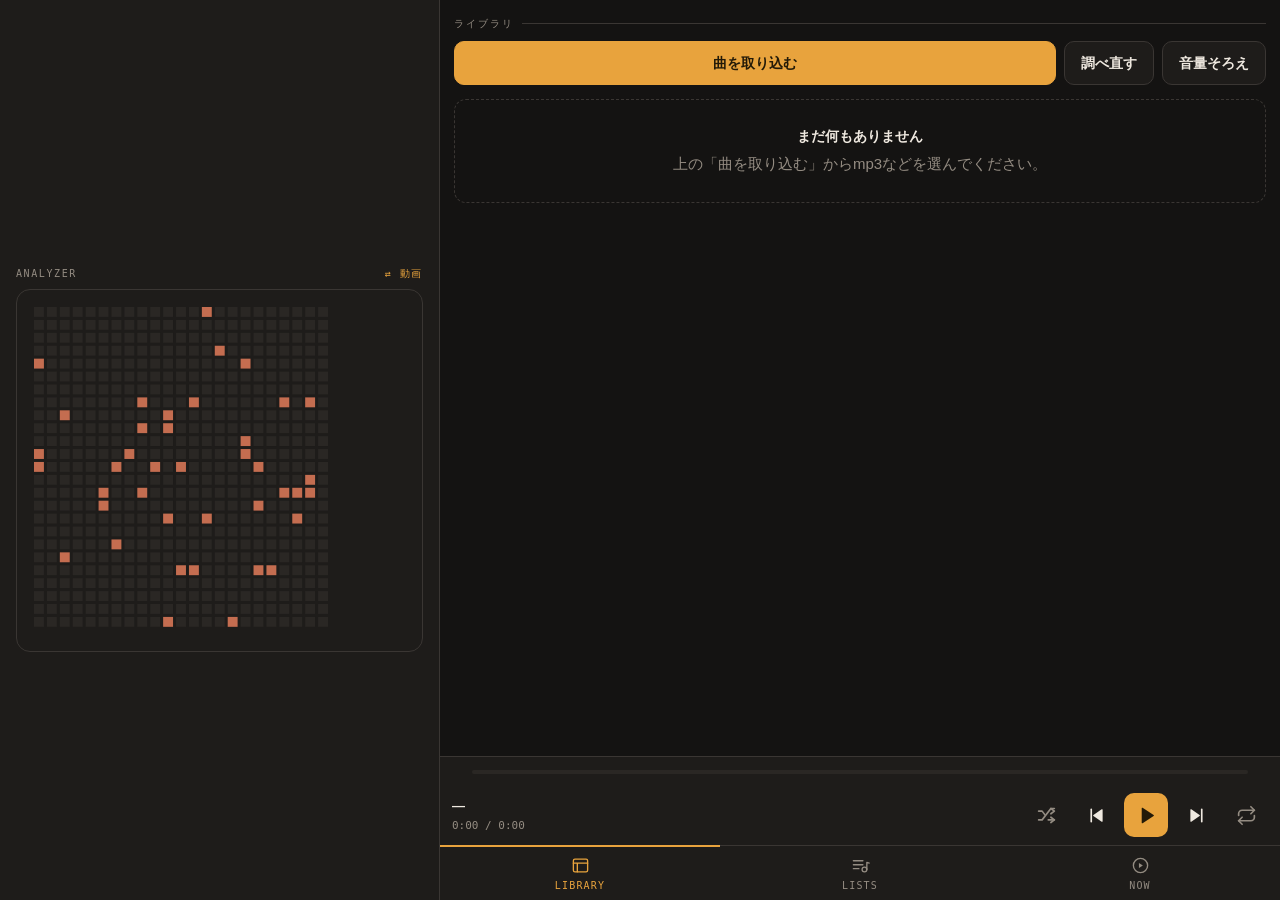
==== commit 6d1feaef: "fix(vdeck): リマインダー見出しをReminder表記に変更" ====
--- a/VDEK-main/index.html
+++ b/VDEK-main/index.html
@@ -1188,7 +1188,7 @@
   g.textBaseline="alphabetic";
   g.font="700 "+Math.round(unit*3.2)+"px "+REM_FONT_MONO;
   g.fillStyle=amber;
-  g.fillText("リマインダー",padX,y);
+  g.fillText("Reminder",padX,y);
   y+=unit*2;
   g.strokeStyle=line;g.lineWidth=Math.max(1,unit*0.25);
   g.beginPath();g.moveTo(padX,y);g.lineTo(wCss-padX,y);g.stroke();
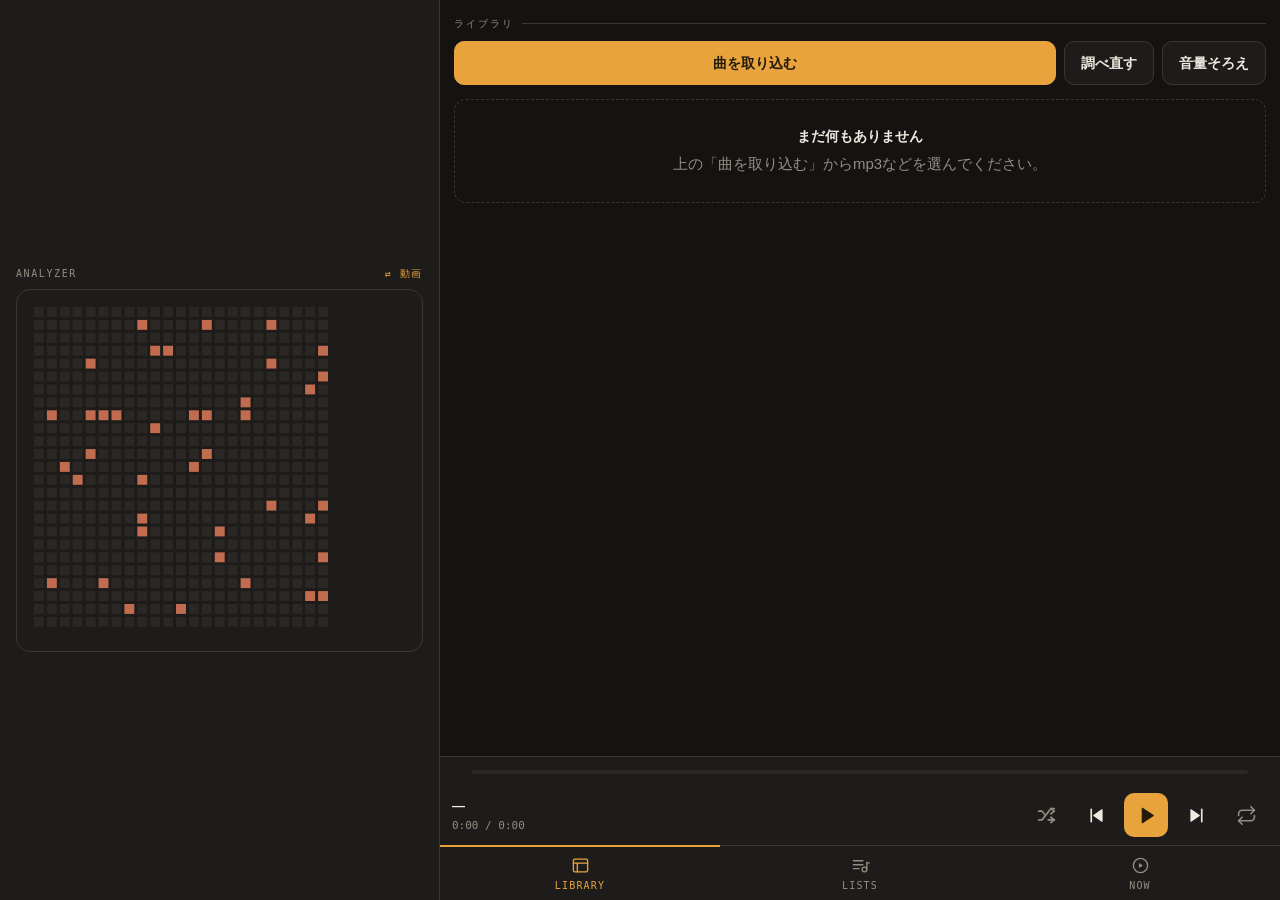
==== commit 2b6bb816: "fix(vdeck): 切替ボタン表記もReminderに統一" ====
--- a/VDEK-main/index.html
+++ b/VDEK-main/index.html
@@ -1023,7 +1023,7 @@
   $("#dotsBoxSide").classList.toggle("on",!isVideo);
   $("#videoBoxNow").classList.toggle("on",isVideo);
   $("#videoBoxSide").classList.toggle("on",isVideo);
-  const nextLabel={sparks:"動画",video:"リマインダー",reminder:"ドット"}[anMode];
+  const nextLabel={sparks:"動画",video:"Reminder",reminder:"ドット"}[anMode];
   const label="⇄ "+nextLabel;
   $("#anSwitch").textContent=label;
   $("#anSwitch2").textContent=label;
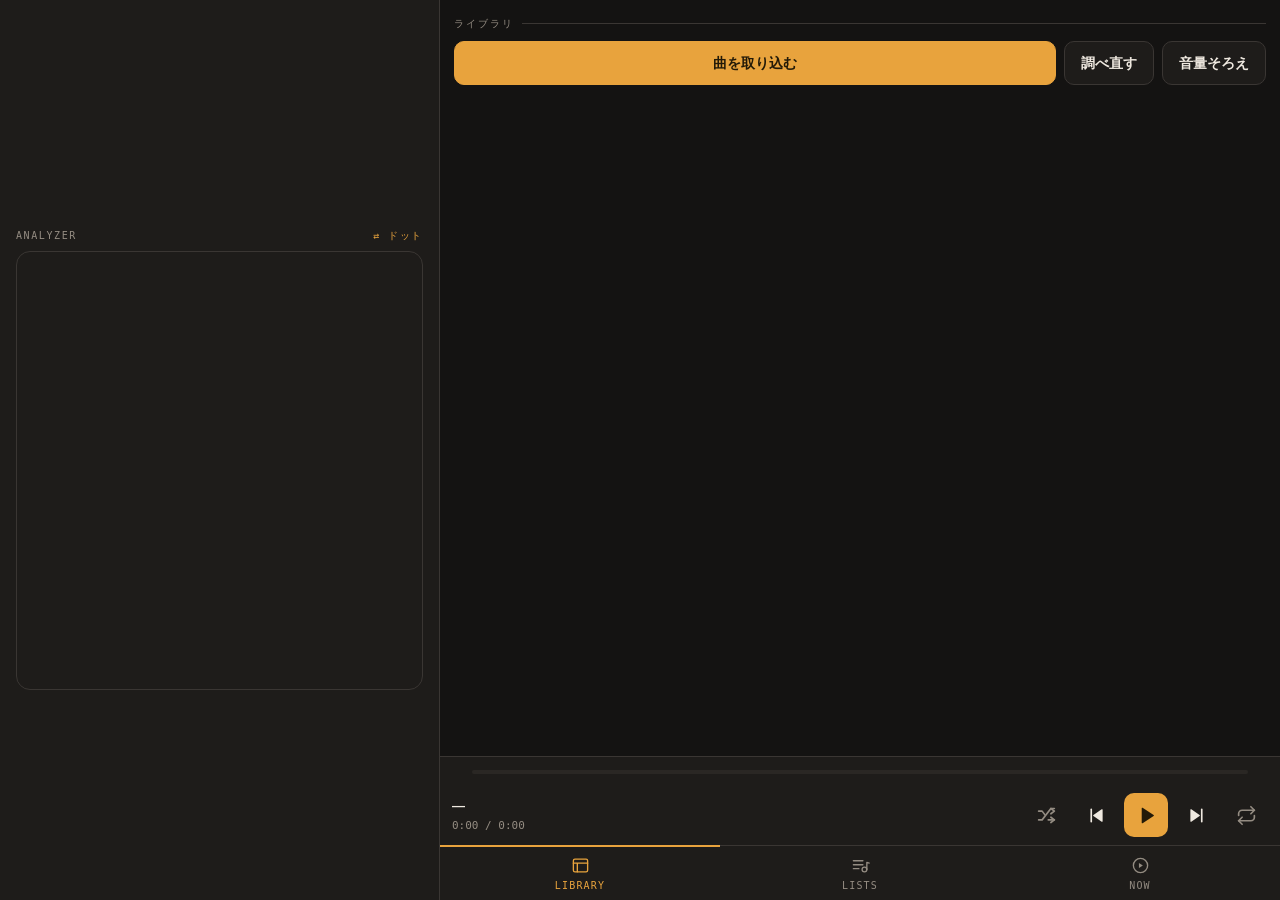
==== commit d0de754c: "Add files via upload" ====
--- a/VDEK-main/index.html
+++ b/VDEK-main/index.html
@@ -117,9 +117,37 @@
 .analyzerWrap{
   padding:14px;border-radius:14px;
   background:var(--ink2);border:1px solid var(--line);
-  overflow:hidden;
-}
-#analyzer{display:block;width:100%;cursor:pointer}
+  overflow:hidden;cursor:pointer;
+}
+/* #analyzer/#analyzer2は「reminder」モード時のみ表示するcanvas（テキスト描画専用）。
+   以前はドット演出もこのcanvasに毎フレームJSで描いていたが、2026-08-19に
+   ドット演出は.sparkGrid（CSSアニメのみ）へ分離し、canvasはreminderモードの
+   時だけ.onクラスで表示する方式に変更した（詳細は下部JSコメント参照） */
+#analyzer,#analyzer2{display:none;width:100%;aspect-ratio:23/25;cursor:pointer;margin:0 auto}
+#analyzer.on,#analyzer2.on{display:block}
+
+/* ===== ドット演出（sparkGrid、2026-08-19にcanvas毎フレーム描画から置き換え） =====
+   旧実装は毎フレームJSでgetComputedStyle/getBoundingClientRectを2回ずつ呼んで
+   575マス(23×25)を再計算・再描画しており、これがVDECK再生中の発熱の主因だった。
+   新実装はマスをdivとして一度だけ生成し、あとはCSS keyframesの明滅アニメに
+   完全に任せる（JSのrequestAnimationFrameループ自体を廃止）。 */
+.sparkGrid{
+  display:none; grid-template-columns:repeat(23,1fr); gap:3px;
+  width:100%; aspect-ratio:23/25; margin:0 auto;
+}
+.sparkGrid.on{display:grid}
+.sparkGrid .cell{
+  border-radius:1px; background:var(--ink3);
+  animation:vdSparkFlicker 3s ease-in-out infinite;
+}
+@keyframes vdSparkFlicker{
+  0%,100%{ background:var(--ink3); }
+  50%{ background:var(--claude-orange); }
+}
+/* 横向きは#sideAnalyzerの42%枠内に収まるよう、おじさん要望で3割ほど小さく表示する（2026-08-19） */
+@media (orientation:landscape){
+  .sparkGrid{ width:70%; }
+}
 .videoStage{
   width:100%;border-radius:14px;overflow:hidden;background:#000;
 }
@@ -208,7 +236,7 @@
 
 <div id="sideAnalyzer">
   <div class="anToggle" id="anCapSide">analyzer<span class="sw" id="anSwitch2">⇄ 動画</span></div>
-  <div class="analyzerWrap on" id="dotsBoxSide"><canvas id="analyzer2"></canvas></div>
+  <div class="analyzerWrap on" id="dotsBoxSide"><div class="sparkGrid" id="sparkGridSide"></div><canvas id="analyzer2"></canvas></div>
   <div class="videoStage" id="videoBoxSide"><video id="bgVid2" muted loop playsinline></video></div>
 </div>
 <div id="mainCol">
@@ -244,6 +272,7 @@
     <div>
       <div class="anToggle" id="anCapNow">analyzer<span class="sw" id="anSwitch">⇄ 動画</span></div>
       <div class="analyzerWrap on" id="dotsBoxNow">
+        <div class="sparkGrid" id="sparkGridNow"></div>
         <canvas id="analyzer"></canvas>
       </div>
       <div class="videoStage" id="videoBoxNow">
@@ -252,8 +281,7 @@
 
       <div class="volRow">
         <span class="volLabel">音量</span>
-        <input type="range" id="volSlider" min="0" max="100" value="100">
-        <span class="volVal" id="volVal">100%</span>
+        <span class="volVal" id="volVal">未調整</span>
       </div>
     </div>
   </section>
@@ -601,15 +629,23 @@
 };
 
 /* ===== 音量そろえ =====
-   曲によって音量差があるのを直す機能。以前どこかのセッションで
-   AudioContext＋GainNodeを常時つないで補正する版を作ったことがあるが、
-   その方式だと<audio>の出力をAudioContext経由に付け替えることになり、
-   今回このセッションで散々苦労して撤去した「バックグラウンド再生が
-   止まる」「タップで音がおかしくなる」不具合を再発させかねない。
-   なのでここでは<audio>要素が標準で持ってるvolumeプロパティ
-   （0〜1、下げることしかできない）だけで済ます方式にしてある。
-   測定だけは一時的なAudioContextで行うが、再生経路には一切繋がない
-   （測定用のcontextは使い捨てで、mainのvidには触れない） */
+   曲によって音量差があるのを直す機能。
+   ⚠️2026-08-19判明：iOS Safari/WKWebView（＝iPhoneのホーム画面PWA）は
+   <audio>要素の.volumeプロパティをJSから変更しても実機の音量には反映されない
+   仕様のため、旧実装（測定した倍率をvid.volumeに毎回掛けるだけの方式）は
+   iPhoneでは実質何も起きていなかった。以前検討したAudioContext＋GainNode
+   常時接続版は、このセッションで散々苦労して撤去した「バックグラウンド
+   再生が止まる」「タップで音がおかしくなる」不具合を再発させかねないため
+   不採用。代わりに「測定した倍率を、音声データ自体（波形）に焼き込んで
+   保存し直す」方式に変更した。実際のサンプル値を減衰させてWAVとして
+   保存し直すので、.volumeに頼らずiOSでも確実に効く。
+   引き換えに「再生しながらその場で微調整するスライダー」は廃止した
+   （調整のたびに数分の曲を丸ごと焼き直すのは重すぎるため）。自動測定の
+   「音量そろえ」に一本化し、既に十分静か（倍率0.97超）な曲は書き換え
+   自体をスキップして容量増加を最小限に抑える（WAVは元のmp3等より
+   容量が数倍〜10倍程度に増えるため、変更不要な曲まで焼き直さない）。
+   測定・焼き込みは一時的なAudioContextで行うが、再生経路(vid)には
+   一切繋がない（このcontextは使い捨てで、mainのvidには触れない）。 */
 const TARGET_RMS=0.1;
 let measureCtx=null;
 function ensureMeasureCtx(){
@@ -619,40 +655,89 @@
   }
   return measureCtx;
 }
-async function measureLoudness(rec){
+function volFromRms(rms){
+  if(!rms||rms<=0)return 1;
+  return Math.max(0.15,Math.min(1,TARGET_RMS/rms));
+}
+// AudioBufferを16bit PCM WAVへエンコードしつつ、gain(0〜1)を波形に焼き込む。
+// gain<=1前提（このアプリの音量そろえは下げる方向にしか使わないため、
+// クリッピング防止のclampはあるが実質発火しない）。
+function bufferToWavWithGain(buffer,gain){
+  const numCh=buffer.numberOfChannels;
+  const sampleRate=buffer.sampleRate;
+  const numFrames=buffer.length;
+  const blockAlign=numCh*2;
+  const dataSize=numFrames*blockAlign;
+  const ab=new ArrayBuffer(44+dataSize);
+  const view=new DataView(ab);
+  const ws=(off,s)=>{for(let i=0;i<s.length;i++)view.setUint8(off+i,s.charCodeAt(i));};
+  ws(0,'RIFF');view.setUint32(4,36+dataSize,true);ws(8,'WAVE');
+  ws(12,'fmt ');view.setUint32(16,16,true);view.setUint16(20,1,true);
+  view.setUint16(22,numCh,true);view.setUint32(24,sampleRate,true);
+  view.setUint32(28,sampleRate*blockAlign,true);view.setUint16(32,blockAlign,true);
+  view.setUint16(34,16,true);
+  ws(36,'data');view.setUint32(40,dataSize,true);
+  const chans=[];for(let c=0;c<numCh;c++)chans.push(buffer.getChannelData(c));
+  let off=44;
+  for(let i=0;i<numFrames;i++){
+    for(let c=0;c<numCh;c++){
+      let s=chans[c][i]*gain;
+      s=Math.max(-1,Math.min(1,s));
+      view.setInt16(off,s<0?s*0x8000:s*0x7FFF,true);
+      off+=2;
+    }
+  }
+  return new Blob([ab],{type:'audio/wav'});
+}
+// 測定して、必要なら音量そろえ後の音声データで保存し直すところまで一括で行う。
+// 戻り値: {ok, changed, vol}。changed=trueの時だけIndexedDBの中身を書き換えている。
+async function measureAndMaybeFix(v){
+  const b=await blobOf(v);
+  if(!b||!b.size||b.size>300*1048576)return{ok:false};
   const ctx=ensureMeasureCtx();
-  if(!ctx)return null;
-  const b=await blobOf(rec);
-  if(!b||b.size>300*1048576)return null;
+  if(!ctx)return{ok:false};
   let buf;
   try{buf=await ctx.decodeAudioData(await b.arrayBuffer());}
-  catch(_){return null;}
+  catch(_){return{ok:false};}
   const ch=buf.getChannelData(0);
   const step=Math.max(1,Math.floor(ch.length/200000));
   let sum=0,n=0;
   for(let i=0;i<ch.length;i+=step){sum+=ch[i]*ch[i];n++;}
-  return Math.sqrt(sum/Math.max(1,n));
-}
-function volFromRms(rms){
-  if(!rms||rms<=0)return 1;
-  return Math.max(0.15,Math.min(1,TARGET_RMS/rms));
+  const rms=Math.sqrt(sum/Math.max(1,n));
+  const vol=volFromRms(rms);
+  if(vol>0.97)return{ok:true,changed:false,vol};
+  const wavBlob=bufferToWavWithGain(buf,vol);
+  const oldChunks=v.chunks||0;
+  for(let i=0;i<oldChunks;i++){try{await del("chunks",v.id+":"+i);}catch(_){}}
+  const n2=Math.max(1,Math.ceil(wavBlob.size/CHUNK));
+  for(let i=0;i<n2;i++){
+    const chunkBuf=await wavBlob.slice(i*CHUNK,Math.min(wavBlob.size,(i+1)*CHUNK)).arrayBuffer();
+    await put("chunks",{id:v.id+":"+i,data:chunkBuf});
+  }
+  v.type='audio/wav';v.size=wavBlob.size;v.chunks=n2;v.vol=1;v.volApplied=true;v.volFactor=vol;
+  delete v.data;
+  await put("videos",v);
+  if(blobCache.id===v.id)blobCache={id:null,blob:null};
+  return{ok:true,changed:true,vol};
 }
 async function normalizeOne(v){
   toast("音量を測定中… "+v.name);
-  const rms=await measureLoudness(v);
-  if(!rms){toast("測定できませんでした");return;}
-  v.vol=volFromRms(rms);
-  await put("videos",v);await reload();
-  toast(v.name+" の音量 ×"+v.vol.toFixed(2));
+  const r=await measureAndMaybeFix(v);
+  if(!r.ok){toast("測定できませんでした");return;}
+  if(!r.changed){toast(v.name+" はそのままで大丈夫そうです");return;}
+  await reload();
+  toast(v.name+" の音量を ×"+r.vol.toFixed(2)+" に調整しました");
 }
 $("#normAll").onclick=async()=>{
   if(!VIDEOS.length)return;
+  let fixedCount=0;
   for(const v of VIDEOS.slice()){
-    toast("音量を測定中… "+v.name);
-    const rms=await measureLoudness(v);
-    if(rms){v.vol=volFromRms(rms);await put("videos",v);}
-  }
-  await reload();toast("音量をそろえました");
+    toast("音量を確認中… "+v.name);
+    const r=await measureAndMaybeFix(v);
+    if(r.ok&&r.changed)fixedCount++;
+  }
+  await reload();
+  toast(fixedCount>0?(fixedCount+"曲の音量を調整しました"):"調整が必要な曲はありませんでした");
 };
 
 function cardEl(o){
@@ -670,7 +755,7 @@
   const w=$("#libList");w.innerHTML="";
   if(!VIDEOS.length){w.innerHTML='<div class="empty"><b>まだ何もありません</b>上の「曲を取り込む」からmp3などを選んでください。</div>';return;}
   VIDEOS.slice().sort((a,b)=>b.addedAt-a.addedAt).forEach(v=>{
-    w.appendChild(cardEl({thumb:v.thumb,title:v.name,sub:fmt(v.dur)+" · "+mb(v.size)+(v.data||v.chunks?"":" · 要 再取込")+(v.vol!=null&&v.vol!==1?" · 音量×"+v.vol.toFixed(2):""),
+    w.appendChild(cardEl({thumb:v.thumb,title:v.name,sub:fmt(v.dur)+" · "+mb(v.size)+(v.data||v.chunks?"":" · 要 再取込")+(v.volFactor!=null&&v.volFactor!==1?" · 音量そろえ済み×"+v.volFactor.toFixed(2):""),
       tap:()=>playLibraryFrom(v.id),
       menu:()=>sheet(v.name,[
         {label:"再生する",fn:()=>playLibraryFrom(v.id)},
@@ -897,7 +982,7 @@
     if(curURL)URL.revokeObjectURL(curURL);
     curURL=url;curVid=it.videoId;vid.src=curURL;vid.load();
     vid.volume=(v.vol!=null?v.vol:1);
-    syncVolUI();
+    syncVolUI(v.volFactor);
   }
   $("#miniTitle").textContent=it.title;
   mediaInfo(it);
@@ -948,34 +1033,36 @@
   $("#bPlay").setAttribute("aria-label",vid.paused?"再生":"一時停止");
 }
 
-/* ===== 再生中の音量スライダー =====
-   音量そろえ（自動測定）だけだと合わない曲があるので、再生しながら
-   その場で微調整できるようにする。vid.volumeを直接いじるだけなので
-   （AudioContext等は経由しない）バックグラウンド再生への影響は無い。
-   ドラッグ後、少し待ってからその曲のvolとして保存し直す（曲ごとに記憶） */
-const volSlider=$("#volSlider"),volVal=$("#volVal");
-let volSaveTimer=null;
-function syncVolUI(){
-  const v=Math.round((vid.volume||0)*100);
-  volSlider.value=v;
-  volVal.textContent=v+"%";
-}
-volSlider.oninput=()=>{
-  const v=Math.max(0,Math.min(100,parseInt(volSlider.value,10)||0))/100;
-  vid.volume=v;
-  volVal.textContent=Math.round(v*100)+"%";
-  clearTimeout(volSaveTimer);
-  volSaveTimer=setTimeout(saveCurrentVol,500);
-};
-async function saveCurrentVol(){
-  if(!curVid)return;
-  const rec=await one("videos",curVid);
-  if(!rec)return;
-  rec.vol=vid.volume;
-  await put("videos",rec);
-  await reload();
-  toast("この曲の音量を "+Math.round(vid.volume*100)+"% で覚えました");
-}
+/* ===== 再生中の音量表示 =====
+   以前はここに「再生しながらその場で微調整するスライダー」があったが、
+   iOSでは.volumeが効かないと判明したため廃止（詳細は上の「音量そろえ」
+   セクションのコメント参照）。今は「音量そろえ」で焼き込み済みの倍率を
+   読み取り専用で表示するだけの場所になっている。 */
+const volVal=$("#volVal");
+function syncVolUI(factor){
+  volVal.textContent=(factor!=null&&factor<0.995)?("そろえ済み ×"+factor.toFixed(2)):"未調整";
+}
+
+// === 画面ロック防止（Wake Lock） ===
+// 再生中に画面が自動ロックされてバックグラウンドへ回ると、iOS側がページを
+// 作り直す（＝再読み込み）ことがあり、その際main.jsの起動処理でHOME画面に
+// 戻されてしまう。再生中だけ画面ロックを止めて発生条件を減らす。
+let wakeLock=null;
+async function requestWakeLock(){
+  if(!("wakeLock" in navigator))return;
+  try{
+    wakeLock=await navigator.wakeLock.request("screen");
+    wakeLock.addEventListener("release",()=>{wakeLock=null;});
+  }catch(_){wakeLock=null;}
+}
+async function releaseWakeLock(){
+  if(wakeLock){try{await wakeLock.release();}catch(_){}wakeLock=null;}
+}
+document.addEventListener("visibilitychange",()=>{
+  // Wake Lockはタブが隠れると自動で解除される仕様のため、
+  // 再生中に画面へ戻ってきたタイミングで再取得する。
+  if(!document.hidden&&!vid.paused)requestWakeLock();
+});
 
 vid.onplay=vid.onpause=()=>{
   syncBtns();mediaState();mediaPos();
@@ -983,6 +1070,7 @@
     if(vid.paused){$("#bgVid").pause();$("#bgVid2").pause();}
     else{$("#bgVid").play().catch(()=>{});$("#bgVid2").play().catch(()=>{});}
   }
+  if(vid.paused)releaseWakeLock();else requestWakeLock();
 };
 vid.onended=next;
 vid.onerror=()=>{const c=vid.error&&vid.error.code;
@@ -1005,7 +1093,8 @@
 };
 
 const AN_ORDER=["sparks","video","reminder"];
-let anMode="sparks";
+let anMode="reminder";
+applyAnMode();
 let bgVideoURL=null;
 function hasBgVideo(){return !!$("#bgVid").src;}
 function nextAnMode(cur){
@@ -1019,10 +1108,17 @@
 }
 function applyAnMode(){
   const isVideo=anMode==="video";
+  const isSparks=anMode==="sparks";
   $("#dotsBoxNow").classList.toggle("on",!isVideo);
   $("#dotsBoxSide").classList.toggle("on",!isVideo);
   $("#videoBoxNow").classList.toggle("on",isVideo);
   $("#videoBoxSide").classList.toggle("on",isVideo);
+  // sparksモードは.sparkGrid（CSSアニメのみ）、reminderモードはcanvas、
+  // どちらか一方だけを.onクラスで表示する（2026-08-19、canvas常時描画をやめた変更）
+  $("#sparkGridNow").classList.toggle("on",isSparks);
+  $("#sparkGridSide").classList.toggle("on",isSparks);
+  $("#analyzer").classList.toggle("on",anMode==="reminder");
+  $("#analyzer2").classList.toggle("on",anMode==="reminder");
   const nextLabel={sparks:"動画",video:"Reminder",reminder:"ドット"}[anMode];
   const label="⇄ "+nextLabel;
   $("#anSwitch").textContent=label;
@@ -1079,72 +1175,31 @@
 let mpTick=0;
 const AN_COLS=23,AN_ROWS=25;
 const AN_TOTAL=AN_COLS*AN_ROWS;
-let anT=0;
-
-const SPARK_DUR=3;
-const SPARK_COUNT=40;
-const GROUP_GAP=1;
-const sparkGroups=[0,1,2].map(i=>({nextFire:i*GROUP_GAP,sparks:[]}));
-
-function pickRandomIdx(n,total){
-  const arr=Array.from({length:total},(_,i)=>i);
-  for(let i=0;i<n;i++){
-    const j=i+Math.floor(Math.random()*(total-i));
-    [arr[i],arr[j]]=[arr[j],arr[i]];
-  }
-  return arr.slice(0,n);
-}
-function updateSparks(now){
-  for(const g of sparkGroups){
-    if(now>=g.nextFire){
-      for(const idx of pickRandomIdx(SPARK_COUNT,AN_TOTAL))g.sparks.push({idx,start:g.nextFire});
-      g.nextFire+=SPARK_DUR;
-    }
-    g.sparks=g.sparks.filter(s=>now-s.start<SPARK_DUR);
-  }
-}
-function drawFakeAnalyzer(cv,brightness){
-  if(!cv)return;
-  const rect=cv.getBoundingClientRect();
-  const dpr=Math.min(2,window.devicePixelRatio||1);
-  const wCss=Math.max(1,Math.round(rect.width));
-  if(wCss<=1)return;
-
-  const gap=3;
-  const cell=(wCss-gap*(AN_COLS+1))/AN_COLS;
-  const hCss=Math.round(cell*AN_ROWS+gap*(AN_ROWS+1));
-
-  if(cv.width!==Math.round(wCss*dpr)||cv.height!==Math.round(hCss*dpr)){
-    cv.style.width=wCss+"px";cv.style.height=hCss+"px";
-    cv.width=Math.round(wCss*dpr);cv.height=Math.round(hCss*dpr);
-  }
-  const g=cv.getContext("2d");
-  g.setTransform(dpr,0,0,dpr,0,0);
-  g.clearRect(0,0,wCss,hCss);
-
-  const totalW=AN_COLS*cell+(AN_COLS+1)*gap;
-  const offX=(wCss-totalW)/2;
-
-  const cs=getComputedStyle(document.body);
-  const claudeHex=cs.getPropertyValue("--claude-orange").trim()||"#da7756";
-  const offHex=cs.getPropertyValue("--ink3").trim()||"#2a2724";
-  const claudeRgb=hexToRgb(claudeHex),offRgb=hexToRgb(offHex);
-
-  if(anMode==="reminder"){
-    drawReminderScene(g,wCss,hCss);
-  }else{
-    for(let row=0;row<AN_ROWS;row++){
-      for(let col=0;col<AN_COLS;col++){
-        const idx=row*AN_COLS+col;
-        const v=brightness[idx]||0;
-        const x=offX+gap+col*(cell+gap), y=gap+row*(cell+gap);
-        const rgb=lerpRgb(offRgb,claudeRgb,v);
-        g.fillStyle="rgb("+rgb[0]+","+rgb[1]+","+rgb[2]+")";
-        g.fillRect(x,y,cell,cell);
-      }
-    }
-  }
-}
+
+// ===== ドット演出（sparkGrid、2026-08-19に書き直し） =====
+// 旧実装は毎フレームrequestAnimationFrameでgetComputedStyle/getBoundingClientRectを
+// canvas2枚ぶん(#analyzer/#analyzer2)×毎フレーム呼んで575マスを再計算・再描画しており、
+// これがVDECK再生中の発熱の主因だった（詳細はCSS側の.sparkGridコメント参照）。
+// 新実装はページ読み込み時に一度だけ575個のdivを生成するだけで、以後JSは一切動かず
+// 明滅そのものはCSS keyframes（vdSparkFlicker）に完全に任せる。
+function buildSparkGrid(el){
+  if(!el||el.dataset.built)return;
+  el.dataset.built="1";
+  const frag=document.createDocumentFragment();
+  for(let i=0;i<AN_TOTAL;i++){
+    const c=document.createElement("div");
+    c.className="cell";
+    const delay=(Math.random()*3).toFixed(2);
+    const dur=(2.4+Math.random()*1.6).toFixed(2);
+    c.style.animationDelay="-"+delay+"s";
+    c.style.animationDuration=dur+"s";
+    frag.appendChild(c);
+  }
+  el.appendChild(frag);
+}
+buildSparkGrid($("#sparkGridNow"));
+buildSparkGrid($("#sparkGridSide"));
+
 // ===== REMINDER MODE（おじさんリマインダーアプリと同一originのlocalStorageを直読み） =====
 const REM_KEY="ojisan_reminders_v1";
 const REM_FONT_SYS='-apple-system,BlinkMacSystemFont,"Hiragino Sans","Noto Sans JP",sans-serif';
@@ -1166,6 +1221,7 @@
     return av-bv;
   });
   _remList=list;_remReadAt=Date.now();
+  if(anMode==="reminder")renderReminderCanvases();
 }
 loadReminders();
 setInterval(loadReminders,30000);
@@ -1237,37 +1293,36 @@
     g.fillText("+"+(_remList.length-items.length)+"件",padX,y+unit*1.5);
   }
 }
-function hexToRgb(hex){
-  hex=hex.replace("#","");
-  if(hex.length===3)hex=hex.split("").map(c=>c+c).join("");
-  const n=parseInt(hex,16);
-  return [(n>>16)&255,(n>>8)&255,n&255];
-}
-function lerpRgb(a,b,t){
-  return [
-    Math.round(a[0]+(b[0]-a[0])*t),
-    Math.round(a[1]+(b[1]-a[1])*t),
-    Math.round(a[2]+(b[2]-a[2])*t),
-  ];
-}
-(function analyzerLoop(){
-  const dt=(vid.paused?0.25:1)*0.016;
-  anT+=dt;
-  updateSparks(anT);
-
-  const brightness=new Float32Array(AN_TOTAL);
-  for(const g of sparkGroups){
-    for(const s of g.sparks){
-      const elapsed=anT-s.start;
-      if(elapsed<0||elapsed>SPARK_DUR)continue;
-      const v=Math.pow(1-elapsed/SPARK_DUR,1.4);
-      if(v>brightness[s.idx])brightness[s.idx]=v;
-    }
-  }
-  drawFakeAnalyzer($("#analyzer"),brightness);
-  drawFakeAnalyzer($("#analyzer2"),brightness);
-  requestAnimationFrame(analyzerLoop);
-})();
+// canvasはreminderモードの時だけ、リマインダーのテキストシーンを描く。
+// 旧実装と違って「毎フレーム」ではなく「モード切替時・データ更新(30秒毎)時・
+// リサイズ時」だけ呼ぶので、getComputedStyle等の重い処理も低頻度になり
+// 実質問題にならない（毎秒60回超→多くて数十秒に1回程度）。
+function renderReminderCanvas(cv){
+  if(!cv)return;
+  const rect=cv.getBoundingClientRect();
+  const dpr=Math.min(2,window.devicePixelRatio||1);
+  const wCss=Math.max(1,Math.round(rect.width));
+  const hCss=Math.max(1,Math.round(rect.height));
+  if(wCss<=1||hCss<=1)return;
+  if(cv.width!==Math.round(wCss*dpr)||cv.height!==Math.round(hCss*dpr)){
+    cv.width=Math.round(wCss*dpr);cv.height=Math.round(hCss*dpr);
+  }
+  const g=cv.getContext("2d");
+  g.setTransform(dpr,0,0,dpr,0,0);
+  g.clearRect(0,0,wCss,hCss);
+  drawReminderScene(g,wCss,hCss);
+}
+function renderReminderCanvases(){
+  renderReminderCanvas($("#analyzer"));
+  renderReminderCanvas($("#analyzer2"));
+}
+// 横向き⇄縦向きの切り替えやウィンドウリサイズでcanvasの実サイズが変わった時だけ、
+// reminderモードなら再描画する（ポーリングではなくResizeObserverでイベント駆動）。
+if("ResizeObserver" in window){
+  const _remRO=new ResizeObserver(()=>{ if(anMode==="reminder")renderReminderCanvases(); });
+  _remRO.observe($("#analyzer"));
+  _remRO.observe($("#analyzer2"));
+}
 
 function togglePlay(){
   if(!queue.length)return toast("曲を選んでください");
@@ -1284,8 +1339,11 @@
   });
   el.addEventListener("pointercancel",()=>{tracking=false;});
 }
-bindTapAndSwipe($("#analyzer"));
-bindTapAndSwipe($("#analyzer2"));
+// タップ/スワイプは#analyzer(canvas)単体ではなく親の.analyzerWrap全体で拾う。
+// sparksモード中はcanvasがdisplay:noneになる（.sparkGridが代わりに表示される）ため、
+// canvas単体にバインドしたままだとsparksモード中はジェスチャーが効かなくなる。
+bindTapAndSwipe($("#dotsBoxNow"));
+bindTapAndSwipe($("#dotsBoxSide"));
 
 async function reload(){
   [VIDEOS,PLAYLISTS]=await Promise.all([all("videos"),all("playlists")]);
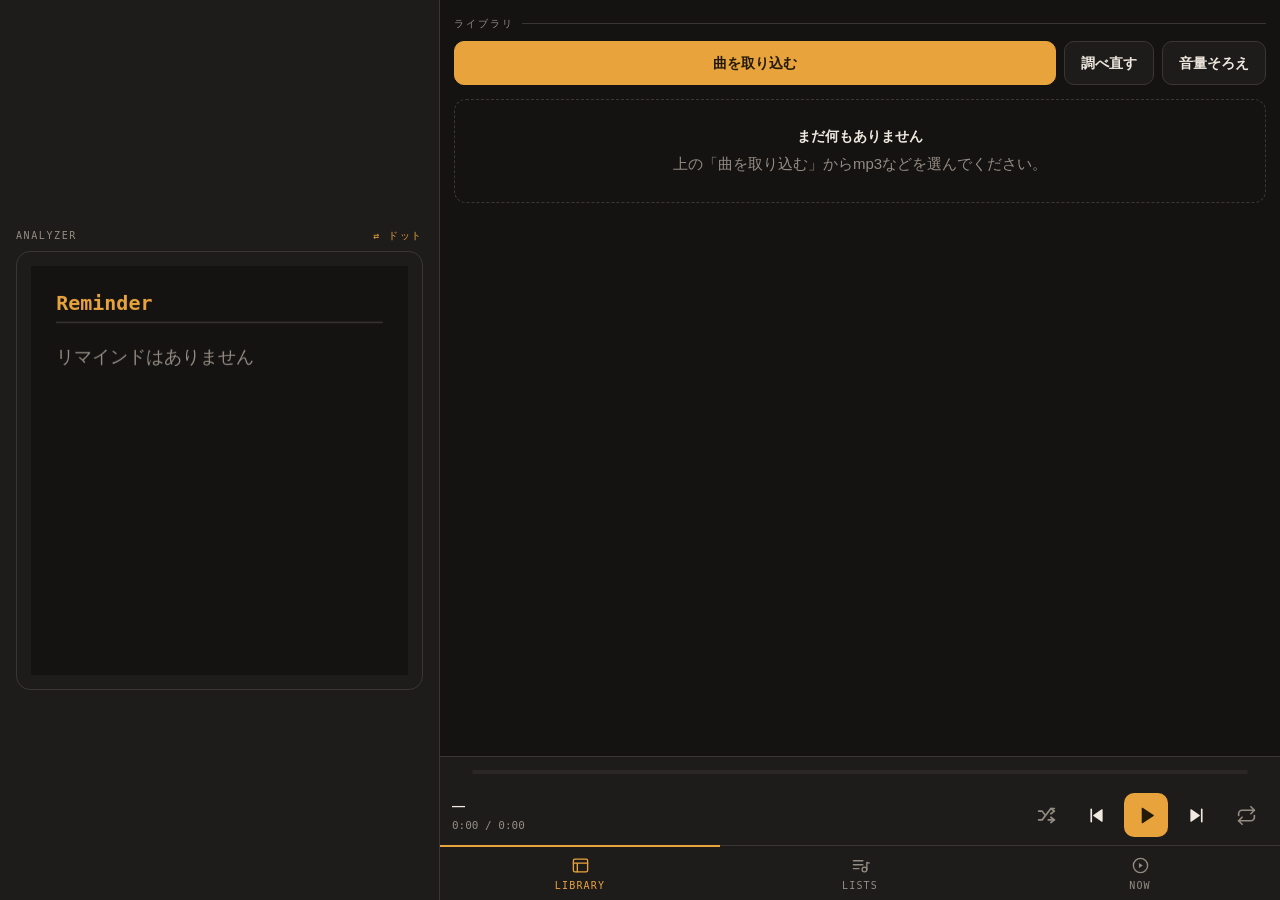
==== commit 39a426a0: "Add files via upload" ====
--- a/VDEK-main/index.html
+++ b/VDEK-main/index.html
@@ -1092,6 +1092,17 @@
   vid.currentTime=s+(en-s)*p;
 };
 
+// ===== REMINDER MODE用の変数はここで先に定義しておく =====
+// 理由：起動直後のデフォルトmodeが"reminder"のため、直後のapplyAnMode()が
+// 即座にloadReminders()を呼んで_remListに書き込もうとする。_remListの定義が
+// もし後方（drawReminderScene関数の近く）にあると、まだ定義されていない変数を
+// 先に触ることになりJSがエラーで停止し、それより後ろの処理（openDB()を含む
+// 起動処理全体）が丸ごと実行されなくなる（2026-08-19発見・修正）。
+const REM_KEY="ojisan_reminders_v1";
+const REM_FONT_SYS='-apple-system,BlinkMacSystemFont,"Hiragino Sans","Noto Sans JP",sans-serif';
+const REM_FONT_MONO='ui-monospace,"SF Mono",Menlo,monospace';
+let _remList=[],_remReadAt=0;
+
 const AN_ORDER=["sparks","video","reminder"];
 let anMode="reminder";
 applyAnMode();
@@ -1201,10 +1212,7 @@
 buildSparkGrid($("#sparkGridSide"));
 
 // ===== REMINDER MODE（おじさんリマインダーアプリと同一originのlocalStorageを直読み） =====
-const REM_KEY="ojisan_reminders_v1";
-const REM_FONT_SYS='-apple-system,BlinkMacSystemFont,"Hiragino Sans","Noto Sans JP",sans-serif';
-const REM_FONT_MONO='ui-monospace,"SF Mono",Menlo,monospace';
-let _remList=[],_remReadAt=0;
+// REM_KEY/_remList等の定義は前方（AN_ORDERの直前）に移動済み。ここでは関数だけ定義する。
 function remDaysUntil(s){
   if(!s)return null;
   const d=new Date(s);if(isNaN(d))return null;d.setHours(0,0,0,0);
